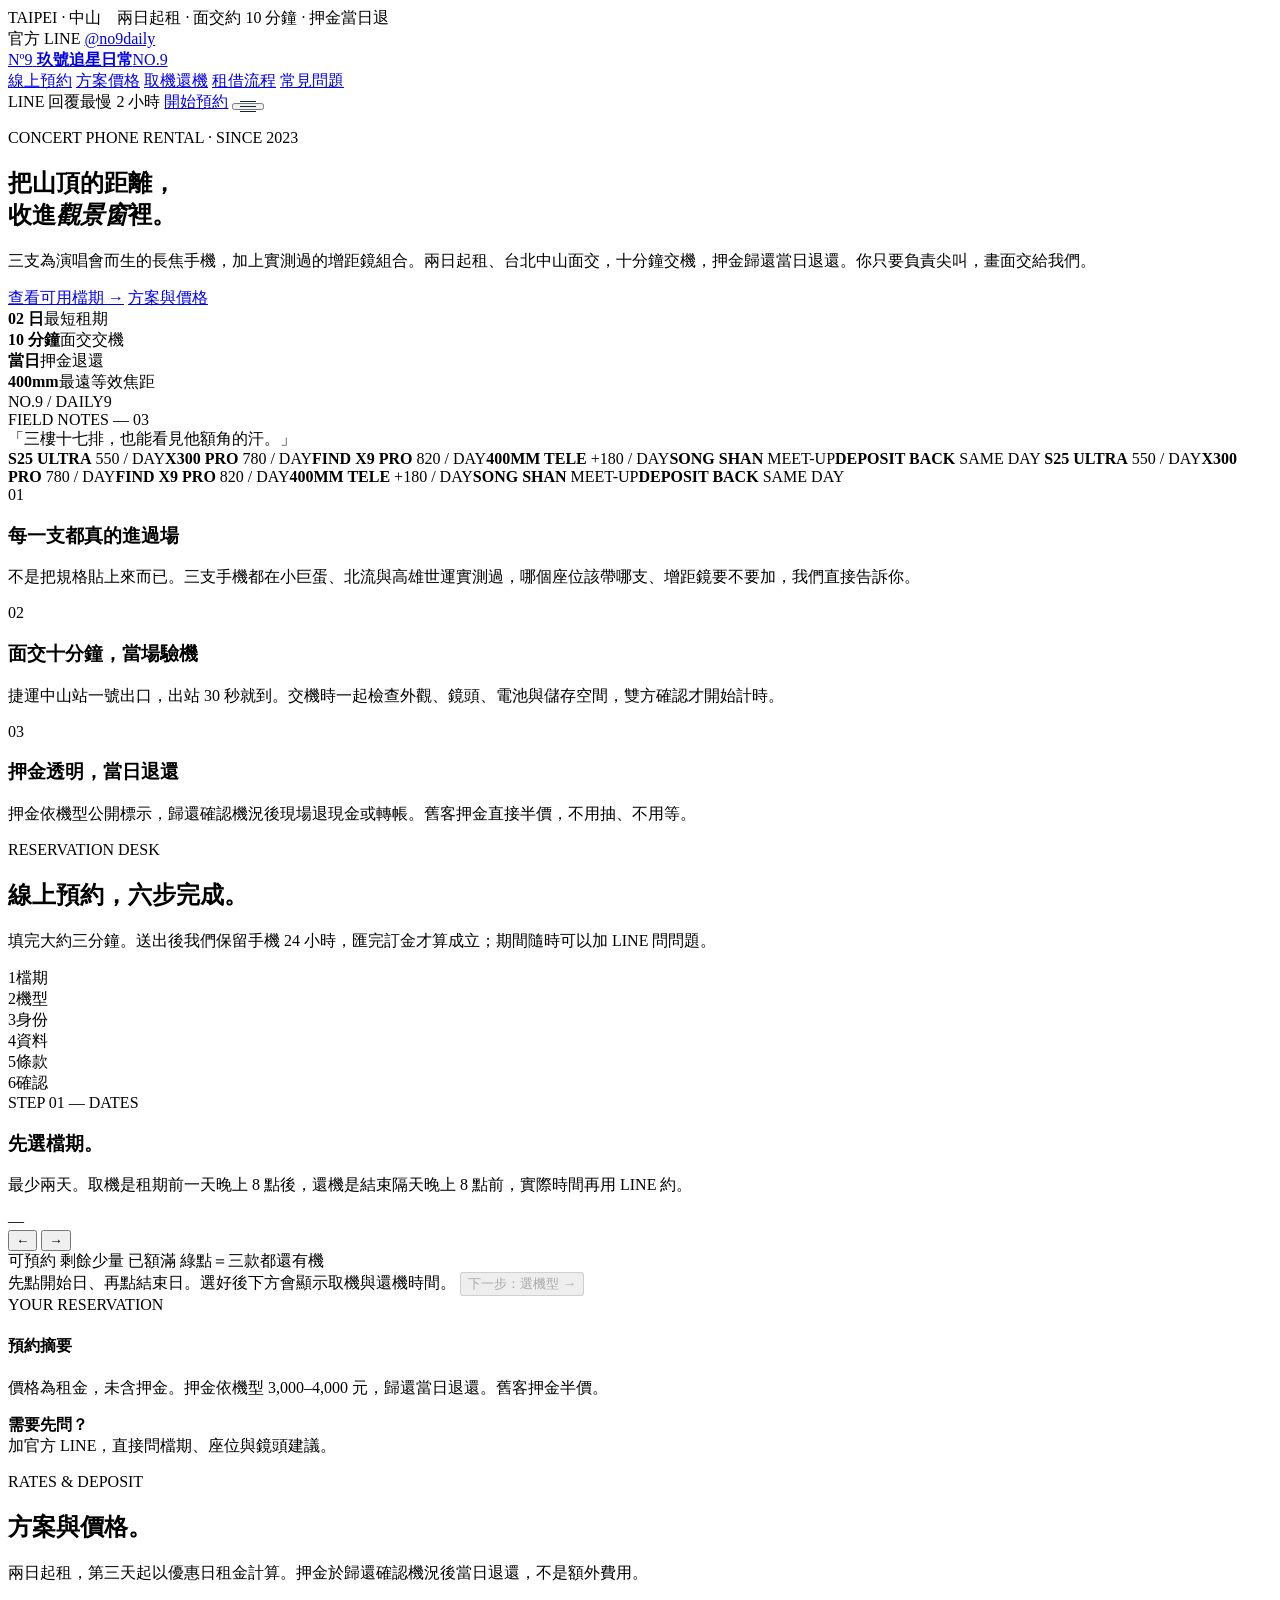
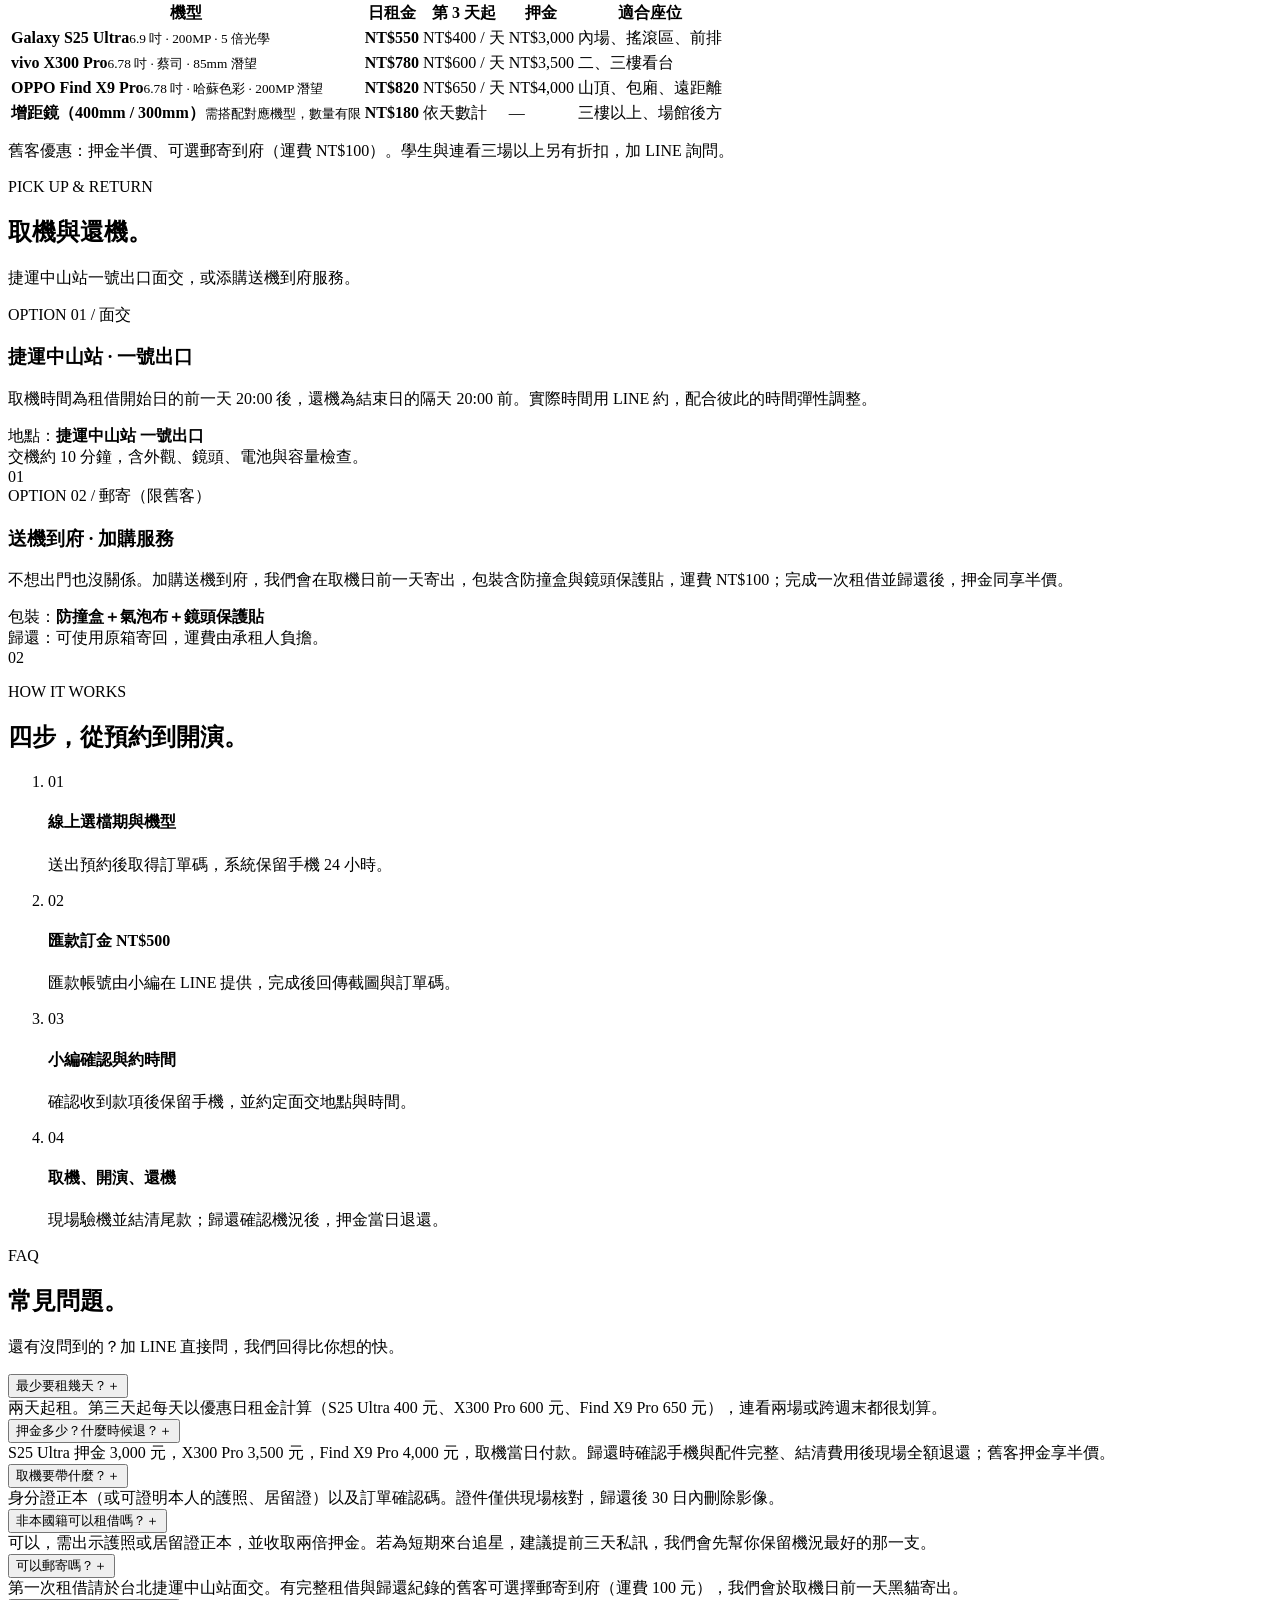
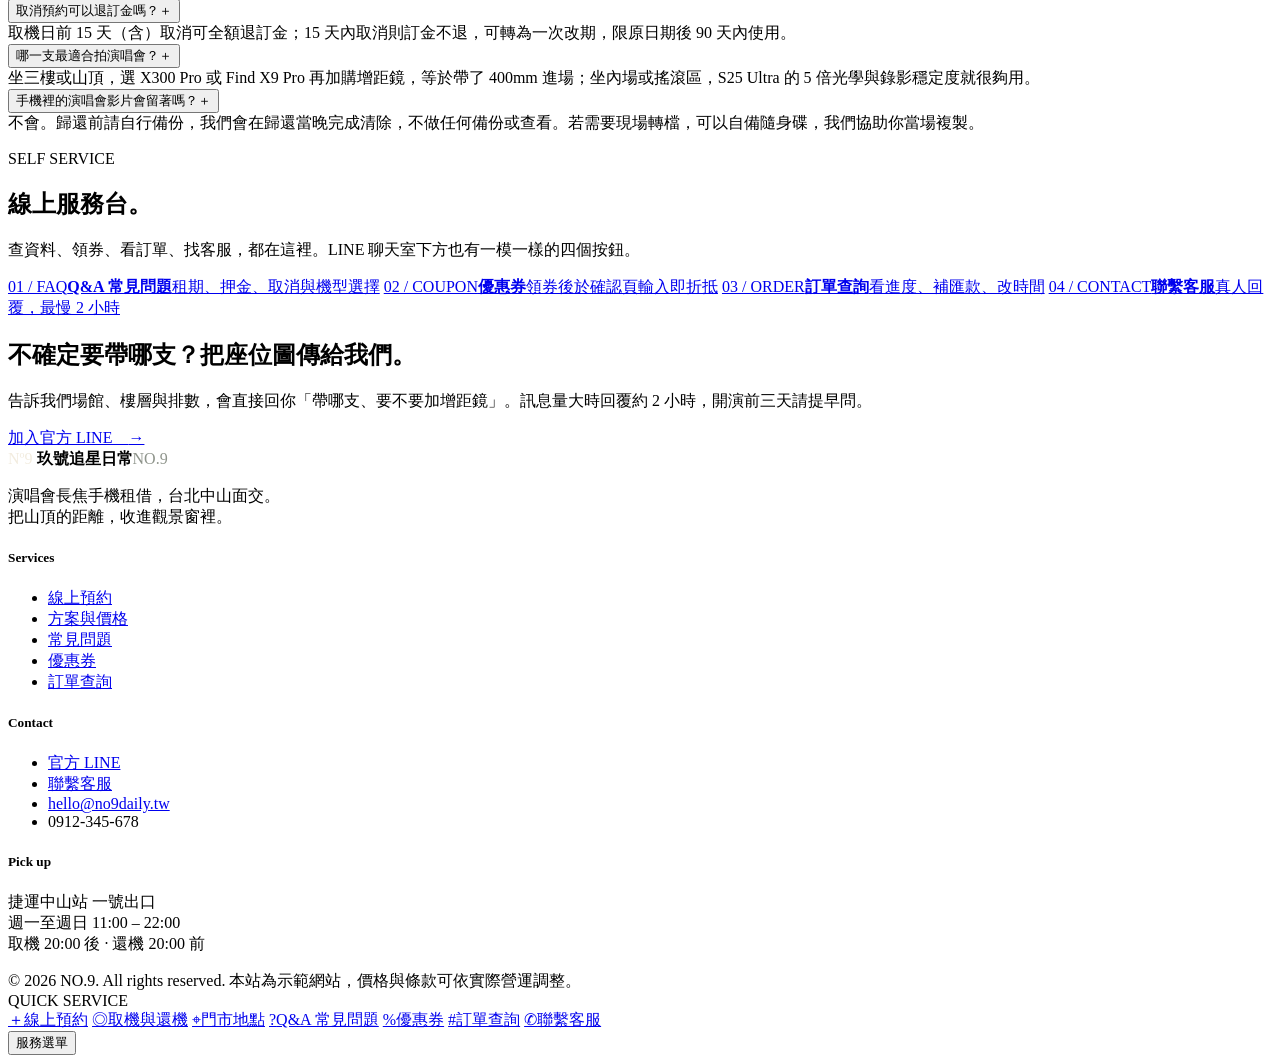
==== index.html @ 5d6cb870 "Add files via upload" ====
<!doctype html>
<html lang="zh-Hant">
<head>
<meta charset="utf-8">
<meta name="viewport" content="width=device-width,initial-scale=1">
<title>玖號追星日常 NO.9｜演唱會長焦手機租借・台北面交</title>
<meta name="description" content="玖號追星日常提供演唱會長焦手機租借：Samsung S25 Ultra、vivo X300 Pro、OPPO Find X9 Pro，兩日起租、台北捷運中山站面交、押金當日退。線上選檔期三分鐘完成預約。">
<meta name="theme-color" content="#13262B">
<meta property="og:title" content="玖號追星日常 NO.9｜演唱會長焦手機租借">
<meta property="og:description" content="把山頂的距離，收進觀景窗裡。兩日起租、台北面交、押金當日退。">
<meta property="og:type" content="website">
<link rel="preconnect" href="https://fonts.googleapis.com">
<link rel="preconnect" href="https://fonts.gstatic.com" crossorigin>
<link href="https://fonts.googleapis.com/css2?family=Cormorant+Garamond:wght@400;500;600&family=IBM+Plex+Mono:wght@400;500&family=Noto+Sans+TC:wght@300;400;500;700&family=Noto+Serif+TC:wght@400;500;600;700&display=swap" rel="stylesheet">
<link rel="stylesheet" href="assets/css/style.css">
<link rel="icon" href="data:image/svg+xml,%3Csvg xmlns='http://www.w3.org/2000/svg' viewBox='0 0 64 64'%3E%3Crect width='64' height='64' rx='14' fill='%2313262B'/%3E%3Ctext x='32' y='42' font-family='Georgia,serif' font-size='26' fill='%23F2ECDF' text-anchor='middle'%3EN9%3C/text%3E%3C/svg%3E">
</head>
<body>

<div class="topbar">
  <div class="wrap">
    <div><span class="tag">TAIPEI · 中山</span>　兩日起租 · 面交約 10 分鐘 · 押金當日退</div>
    <div>官方 LINE <a href="#" data-line-link data-line-id>@no9daily</a></div>
  </div>
</div>

<header class="site-header">
  <div class="wrap">
    <a class="brand" href="index.html" aria-label="玖號追星日常 首頁">
      <span class="brand-mark">Nº9</span>
      <span class="brand-txt"><strong data-brand>玖號追星日常</strong><span>NO.9</span></span>
    </a>
    <nav class="nav" aria-label="主選單">
      <a href="#booking">線上預約</a>
      <a href="#plans">方案價格</a>
      <a href="#handover">取機還機</a>
      <a href="#flow">租借流程</a>
      <a href="#faq">常見問題</a>
    </nav>
    <div class="header-cta">
      <span class="header-line"><i class="dot"></i>LINE 回覆最慢 2 小時</span>
      <a class="btn btn-sm" href="#booking">開始預約</a>
      <button class="burger" type="button" aria-label="開啟選單" aria-expanded="false"><span style="display:block;width:16px;height:1px;background:#13262B;box-shadow:0 5px 0 #13262B,0 -5px 0 #13262B"></span></button>
    </div>
  </div>
</header>

<main>

<!-- HERO -->
<section class="hero">
  <div class="wrap">
    <div>
      <p class="eyebrow">CONCERT PHONE RENTAL · SINCE 2023</p>
      <h1>把山頂的距離，<br>收進<em>觀景窗</em>裡。</h1>
      <p class="lede">三支為演唱會而生的長焦手機，加上實測過的增距鏡組合。兩日起租、台北中山面交，十分鐘交機，押金歸還當日退還。你只要負責尖叫，畫面交給我們。</p>
      <div class="hero-actions">
        <a class="btn" href="#booking">查看可用檔期 <span class="arr">→</span></a>
        <a class="btn btn-line" href="#plans">方案與價格</a>
      </div>
      <div class="hero-meta">
        <div><strong>02 日</strong>最短租期</div>
        <div><strong>10 分鐘</strong>面交交機</div>
        <div><strong>當日</strong>押金退還</div>
        <div><strong>400mm</strong>最遠等效焦距</div>
      </div>
    </div>
    <div class="stage" aria-hidden="true">
      <div class="stage-inner">
        <div class="stage-top"><span class="latin">NO.9 / DAILY</span><span class="no">9</span></div>
        <div class="stage-bottom">
          <div class="k">FIELD NOTES — 03</div>
          <div class="t">「三樓十七排，也能看見他額角的汗。」</div>
        </div>
      </div>
      <div class="stage-arc"></div><div class="stage-arc b"></div>
    </div>
  </div>
</section>

<div class="ticker" aria-hidden="true">
  <div class="ticker-track">
    <span><b>S25 ULTRA</b> 550 / DAY</span><span><b>X300 PRO</b> 780 / DAY</span><span><b>FIND X9 PRO</b> 820 / DAY</span><span><b>400MM TELE</b> +180 / DAY</span><span><b>SONG SHAN</b> MEET-UP</span><span><b>DEPOSIT BACK</b> SAME DAY</span>
    <span><b>S25 ULTRA</b> 550 / DAY</span><span><b>X300 PRO</b> 780 / DAY</span><span><b>FIND X9 PRO</b> 820 / DAY</span><span><b>400MM TELE</b> +180 / DAY</span><span><b>SONG SHAN</b> MEET-UP</span><span><b>DEPOSIT BACK</b> SAME DAY</span>
  </div>
</div>

<section class="why">
  <div class="wrap why-grid">
    <div>
      <div class="n">01</div>
      <h3>每一支都真的進過場</h3>
      <p>不是把規格貼上來而已。三支手機都在小巨蛋、北流與高雄世運實測過，哪個座位該帶哪支、增距鏡要不要加，我們直接告訴你。</p>
    </div>
    <div>
      <div class="n">02</div>
      <h3>面交十分鐘，當場驗機</h3>
      <p>捷運中山站一號出口，出站 30 秒就到。交機時一起檢查外觀、鏡頭、電池與儲存空間，雙方確認才開始計時。</p>
    </div>
    <div>
      <div class="n">03</div>
      <h3>押金透明，當日退還</h3>
      <p>押金依機型公開標示，歸還確認機況後現場退現金或轉帳。舊客押金直接半價，不用抽、不用等。</p>
    </div>
  </div>
</section>

<!-- BOOKING -->
<section class="booking" id="booking">
  <div class="wrap">
    <div class="sec-head">
      <div>
        <p class="eyebrow">RESERVATION DESK</p>
        <h2>線上預約，六步完成。</h2>
      </div>
      <p>填完大約三分鐘。送出後我們保留手機 24 小時，匯完訂金才算成立；期間隨時可以加 LINE 問問題。</p>
    </div>

    <div class="desk">
      <div class="desk-main">
        <div class="steps" role="list" aria-label="預約進度">
          <div class="step active" aria-current="step"><span class="b"><span>1</span></span>檔期</div>
          <div class="step"><span class="b"><span>2</span></span>機型</div>
          <div class="step"><span class="b"><span>3</span></span>身份</div>
          <div class="step"><span class="b"><span>4</span></span>資料</div>
          <div class="step"><span class="b"><span>5</span></span>條款</div>
          <div class="step"><span class="b"><span>6</span></span>確認</div>
        </div>

        <div class="panel" data-step="1">
          <div class="panel-head">
            <div class="idx">STEP 01 — DATES</div>
            <h3>先選檔期。</h3>
            <p>最少兩天。取機是租期前一天晚上 8 點後，還機是結束隔天晚上 8 點前，實際時間再用 LINE 約。</p>
          </div>
          <div class="panel-body">
            <div class="cal">
              <div>
                <div class="cal-head">
                  <div class="m" id="calLabel">—</div>
                  <div class="cal-nav">
                    <button class="icon-btn" id="calPrev" type="button" aria-label="上一個月">←</button>
                    <button class="icon-btn" id="calNext" type="button" aria-label="下一個月">→</button>
                  </div>
                </div>
                <div class="cal-grid" id="calGrid"></div>
                <div class="cal-legend">
                  <span><i style="background:#55795F"></i>可預約</span>
                  <span><i style="background:#C3954A"></i>剩餘少量</span>
                  <span><i style="background:#9E4234"></i>已額滿</span>
                  <span class="muted">綠點＝三款都還有機</span>
                </div>
              </div>
              <aside class="cal-side" id="calSide"></aside>
            </div>
          </div>
          <div class="panel-foot">
            <span class="hint">先點開始日、再點結束日。選好後下方會顯示取機與還機時間。</span>
            <button class="btn" id="next1" type="button" disabled>下一步：選機型 <span class="arr">→</span></button>
          </div>
        </div>

        <div class="panel" data-step="2" hidden>
          <div class="panel-head">
            <div class="idx">STEP 02 — CAMERA</div>
            <h3>挑一支手機。</h3>
            <p>價格已依你的天數算好。第三天起自動換成優惠日租金，不用自己算。</p>
          </div>
          <div class="panel-body">
            <div class="models" id="models"></div>
            <div class="addons" id="addons"></div>
          </div>
          <div class="panel-foot">
            <button class="btn btn-line" type="button" data-back="1">← 返回選檔期</button>
            <button class="btn" id="next2" type="button" disabled>下一步：確認身份 <span class="arr">→</span></button>
          </div>
        </div>

        <div class="panel" data-step="3" hidden>
          <div class="panel-head">
            <div class="idx">STEP 03 — IDENTITY</div>
            <h3>你是誰？</h3>
            <p>輸入手機號碼，我們比對租借紀錄。有完整租借與歸還紀錄的舊客，押金半價並開放郵寄。</p>
          </div>
          <div class="panel-body">
            <div class="id-check">
              <div class="field">
                <label for="idPhone">聯絡手機<span class="req">*</span></label>
                <div class="id-row">
                  <input class="input" id="idPhone" type="tel" inputmode="numeric" autocomplete="tel" placeholder="0912 345 678" maxlength="14">
                  <button class="btn btn-sm" id="idCheck" type="button"><span id="idLabel">確認</span></button>
                </div>
                <p class="hint-line">只用來比對租借紀錄與聯繫，不會出現在公開頁面。</p>
              </div>
              <div class="id-result" id="idResult" aria-live="polite"></div>
            </div>
          </div>
          <div class="panel-foot">
            <button class="btn btn-line" type="button" data-back="2">← 返回選機型</button>
            <button class="btn" id="next3" type="button" disabled>下一步：填資料 <span class="arr">→</span></button>
          </div>
        </div>

        <div class="panel" data-step="4" hidden>
          <div class="panel-head">
            <div class="idx">STEP 04 — CONTACT</div>
            <h3>留下聯絡方式。</h3>
            <p>訂單通知與取機提醒會用 LINE 傳給你，Email 用來寄送電子收據。</p>
          </div>
          <div class="panel-body">
            <div class="form-grid">
              <div class="field">
                <label for="formPhone">聯絡手機</label>
                <input class="input" id="formPhone" type="tel" readonly>
              </div>
              <div class="field">
                <label for="fName">姓名<span class="req">*</span></label>
                <input class="input" id="fName" type="text" autocomplete="name" placeholder="與證件相同">
              </div>
              <div class="field">
                <label for="fLine">LINE 名稱<span class="req">*</span></label>
                <input class="input" id="fLine" type="text" placeholder="例如：小 Wei">
                <p class="hint-line">方便我們在 LINE 上認出你。</p>
              </div>
              <div class="field">
                <label for="fEmail">電子信箱<span class="req">*</span></label>
                <input class="input" id="fEmail" type="email" autocomplete="email" placeholder="you@example.com">
              </div>
              <div class="field full">
                <label>取機方式</label>
                <div class="seg" role="group" aria-label="取機方式">
                  <button type="button" class="on" data-pickup="meet">捷運中山站面交（免運）</button>
                  <button type="button" data-pickup="post" disabled>黑貓郵寄到府（+NT$100，限舊客）</button>
                </div>
                <p class="hint-line">第一次租借需面交；完成一次租借並歸還後，下次即可選擇郵寄。</p>
              </div>
            </div>
          </div>
          <div class="panel-foot">
            <button class="btn btn-line" type="button" data-back="3">← 返回身份確認</button>
            <button class="btn" id="next4" type="button">下一步：閱讀條款 <span class="arr">→</span></button>
          </div>
        </div>

        <div class="panel" data-step="5" hidden>
          <div class="panel-head">
            <div class="idx">STEP 05 — TERMS</div>
            <h3>看完再按同意。</h3>
            <p>條款不長，但每一條都會影響你的押金。建議至少看過取消、損壞與遺失三段。</p>
          </div>
          <div class="panel-body">
            <div class="terms-box" tabindex="0">
              <h4>一、租借資格</h4><p>承租人須年滿 18 歲，並具備中華民國身分證或其他可證明本人身分之證件正本。未滿 18 歲者須由法定代理人共同簽署。</p>
              <h4>二、身分核對與取機</h4><p>取機時請出示證件正本供現場核對與拍照留存，完成歸還並結清款項後，本公司將於 30 日內刪除證件影像。若資料不實、無法核對或現場有明顯異常，本公司得拒絕出租並取消訂單，且不負違約責任。</p>
              <h4>三、訂金與付款</h4><p>訂單成立後須於 24 小時內支付訂金 NT$500，逾時系統將自動取消。尾款（租金＋押金－訂金）於取機當日現場結清。押金於歸還並確認機況無誤後，當日現場全額退還。</p>
              <h4>四、取消與改期</h4><p>取機日前 15 日（含）前取消，訂金全額退還；取機日前 15 日內取消，訂金不退，可轉為一次改期使用（限原訂日期後 90 日內）。退款若使用非指定銀行帳戶，將扣除跨行手續費 NT$15。</p>
              <h4>五、租借期間之使用規範</h4><p>租借期間請維持手機電量 30% 以上歸還；不得刷機、越獄、Root、拆機或安裝非官方應用程式；不得將設備轉租、轉借、抵押或攜出台灣本島。</p>
              <h4>六、損壞與遺失</h4><p>設備若有刮傷、進水、螢幕破裂或功能異常，將依實際維修報價扣除押金，不足者另行求償。若無法維修或遺失，須賠償該機型台灣官方全新零售價；維修期間致無法出借，另須賠償每日租金 50% 之營業損失（上限 10 日）。</p>
              <h4>七、資料與隱私</h4><p>承租人提供之姓名、電話、LINE 名稱與電子信箱，僅供訂單聯繫、租借紀錄與售後服務使用，不會提供給第三方。</p>
              <h4>八、準據法與管轄</h4><p>本條款以中華民國法律為準據法。因本契約涉訟時，雙方同意以台灣台北地方法院為第一審管轄法院。</p>
            </div>
            <label class="check"><input type="checkbox" id="agree"> <span>我已閱讀並同意以上租借條款，並確認提供的資料真實無誤。</span></label>
          </div>
          <div class="panel-foot">
            <button class="btn btn-line" type="button" data-back="4">← 返回填資料</button>
            <button class="btn" id="next5" type="button" disabled>下一步：確認訂單 <span class="arr">→</span></button>
          </div>
        </div>

        <div class="panel" data-step="6" hidden>
          <div class="panel-head">
            <div class="idx">STEP 06 — REVIEW</div>
            <h3>核對預約。</h3>
            <p>送出後會產生訂單碼，請在 24 小時內完成訂金匯款。</p>
          </div>
          <div class="panel-body">
            <div class="sum-list" id="sumList"></div>
            <div class="coupon-row">
              <input class="input" id="couponInput" type="text" placeholder="有優惠碼嗎？例：FIRST100" aria-label="優惠碼">
              <button class="btn btn-line" id="applyCoupon" type="button">套用</button>
            </div>
            <p class="hint-line" id="couponMsg">折抵金額會直接從租金扣除。</p>
            <div style="margin-top:20px">
              <div class="total-line"><span>應付總額（含押金）</span><b id="sumTotal">NT$0</b></div>
              <div class="total-line"><span>現在匯款訂金</span><b id="sumDue">NT$0</b></div>
              <div class="total-line big"><span>取機當日尾款</span><b id="sumBalance">NT$0</b></div>
            </div>
            <div class="notice"><b>提醒：</b>押金會在歸還並確認機況後當日退還，因此尾款含押金是正常的。匯款帳號會在訂單送出後由小編於 LINE 提供。</div>
          </div>
          <div class="panel-foot">
            <button class="btn btn-line" type="button" data-back="5">← 返回條款</button>
            <button class="btn btn-accent" id="submitOrder" type="button">送出預約申請 <span class="arr">→</span></button>
          </div>
        </div>
      </div>

      <aside class="desk-side">
        <div class="ticket">
          <div class="k">YOUR RESERVATION</div>
          <h4>預約摘要</h4>
          <div id="ticketBody"></div>
        </div>
        <p class="ticket-note">價格為租金，未含押金。押金依機型 3,000–4,000 元，歸還當日退還。舊客押金半價。</p>
        <div class="notice" style="margin-top:14px"><b>需要先問？</b><br>加官方 LINE，直接問檔期、座位與鏡頭建議。</div>
      </aside>
    </div>
  </div>
</section>

<!-- PLANS -->
<section class="sec" id="plans">
  <div class="wrap">
    <div class="sec-head">
      <div>
        <p class="eyebrow">RATES &amp; DEPOSIT</p>
        <h2>方案與價格。</h2>
      </div>
      <p>兩日起租，第三天起以優惠日租金計算。押金於歸還確認機況後當日退還，不是額外費用。</p>
    </div>
    <div class="price-wrap">
      <table class="price">
        <thead><tr><th>機型</th><th>日租金</th><th>第 3 天起</th><th>押金</th><th>適合座位</th></tr></thead>
        <tbody>
          <tr><td data-label="機型"><b>Galaxy S25 Ultra</b><small>6.9 吋 · 200MP · 5 倍光學</small></td><td data-label="日租金"><b>NT$550</b></td><td data-label="第 3 天起">NT$400 / 天</td><td data-label="押金">NT$3,000</td><td data-label="適合座位">內場、搖滾區、前排</td></tr>
          <tr><td data-label="機型"><b>vivo X300 Pro</b><small>6.78 吋 · 蔡司 · 85mm 潛望</small></td><td data-label="日租金"><b>NT$780</b></td><td data-label="第 3 天起">NT$600 / 天</td><td data-label="押金">NT$3,500</td><td data-label="適合座位">二、三樓看台</td></tr>
          <tr><td data-label="機型"><b>OPPO Find X9 Pro</b><small>6.78 吋 · 哈蘇色彩 · 200MP 潛望</small></td><td data-label="日租金"><b>NT$820</b></td><td data-label="第 3 天起">NT$650 / 天</td><td data-label="押金">NT$4,000</td><td data-label="適合座位">山頂、包廂、遠距離</td></tr>
          <tr><td data-label="機型"><b>增距鏡（400mm / 300mm）</b><small>需搭配對應機型，數量有限</small></td><td data-label="日租金"><b>NT$180</b></td><td data-label="第 3 天起">依天數計</td><td data-label="押金">—</td><td data-label="適合座位">三樓以上、場館後方</td></tr>
        </tbody>
      </table>
    </div>
    <p class="small muted" style="margin-top:14px">舊客優惠：押金半價、可選郵寄到府（運費 NT$100）。學生與連看三場以上另有折扣，加 LINE 詢問。</p>
  </div>
</section>

<!-- HANDOVER -->
<section class="sec" id="handover" style="padding-top:0">
  <div class="wrap">
    <div class="sec-head">
      <div>
        <p class="eyebrow">PICK UP &amp; RETURN</p>
        <h2>取機與還機。</h2>
      </div>
      <p>捷運中山站一號出口面交，或添購送機到府服務。</p>
    </div>
    <div class="handover">
      <article class="hand-card">
        <div class="tag">OPTION 01 / 面交</div>
        <h3>捷運中山站 · 一號出口</h3>
        <p>取機時間為租借開始日的前一天 20:00 後，還機為結束日的隔天 20:00 前。實際時間用 LINE 約，配合彼此的時間彈性調整。</p>
        <div class="meta">地點：<b data-meet>捷運中山站 一號出口</b><br>交機約 10 分鐘，含外觀、鏡頭、電池與容量檢查。</div>
        <span class="big">01</span>
      </article>
      <article class="hand-card">
        <div class="tag">OPTION 02 / 郵寄（限舊客）</div>
        <h3>送機到府 · 加購服務</h3>
        <p>不想出門也沒關係。加購送機到府，我們會在取機日前一天寄出，包裝含防撞盒與鏡頭保護貼，運費 NT$100；完成一次租借並歸還後，押金同享半價。</p>
        <div class="meta">包裝：<b>防撞盒＋氣泡布＋鏡頭保護貼</b><br>歸還：可使用原箱寄回，運費由承租人負擔。</div>
        <span class="big">02</span>
      </article>
    </div>
  </div>
</section>

<!-- FLOW -->
<section class="sec" style="padding-top:0" id="flow">
  <div class="wrap">
    <div class="sec-head">
      <div>
        <p class="eyebrow">HOW IT WORKS</p>
        <h2>四步，從預約到開演。</h2>
      </div>
    </div>
    <ol class="flow">
      <li><div class="n">01</div><h4>線上選檔期與機型</h4><p>送出預約後取得訂單碼，系統保留手機 24 小時。</p></li>
      <li><div class="n">02</div><h4>匯款訂金 NT$500</h4><p>匯款帳號由小編在 LINE 提供，完成後回傳截圖與訂單碼。</p></li>
      <li><div class="n">03</div><h4>小編確認與約時間</h4><p>確認收到款項後保留手機，並約定面交地點與時間。</p></li>
      <li><div class="n">04</div><h4>取機、開演、還機</h4><p>現場驗機並結清尾款；歸還確認機況後，押金當日退還。</p></li>
    </ol>
  </div>
</section>

<!-- FAQ -->
<section class="sec" id="faq" style="padding-top:0">
  <div class="wrap">
    <div class="sec-head">
      <div>
        <p class="eyebrow">FAQ</p>
        <h2>常見問題。</h2>
      </div>
      <p>還有沒問到的？加 LINE 直接問，我們回得比你想的快。</p>
    </div>
    <div class="faq">
      <div class="faq-item"><button class="faq-q" type="button" aria-expanded="false">最少要租幾天？<span class="pm">＋</span></button><div class="faq-a"><div>兩天起租。第三天起每天以優惠日租金計算（S25 Ultra 400 元、X300 Pro 600 元、Find X9 Pro 650 元），連看兩場或跨週末都很划算。</div></div></div>
      <div class="faq-item"><button class="faq-q" type="button" aria-expanded="false">押金多少？什麼時候退？<span class="pm">＋</span></button><div class="faq-a"><div>S25 Ultra 押金 3,000 元，X300 Pro 3,500 元，Find X9 Pro 4,000 元，取機當日付款。歸還時確認手機與配件完整、結清費用後現場全額退還；舊客押金享半價。</div></div></div>
      <div class="faq-item"><button class="faq-q" type="button" aria-expanded="false">取機要帶什麼？<span class="pm">＋</span></button><div class="faq-a"><div>身分證正本（或可證明本人的護照、居留證）以及訂單確認碼。證件僅供現場核對，歸還後 30 日內刪除影像。</div></div></div>
      <div class="faq-item"><button class="faq-q" type="button" aria-expanded="false">非本國籍可以租借嗎？<span class="pm">＋</span></button><div class="faq-a"><div>可以，需出示護照或居留證正本，並收取兩倍押金。若為短期來台追星，建議提前三天私訊，我們會先幫你保留機況最好的那一支。</div></div></div>
      <div class="faq-item"><button class="faq-q" type="button" aria-expanded="false">可以郵寄嗎？<span class="pm">＋</span></button><div class="faq-a"><div>第一次租借請於台北捷運中山站面交。有完整租借與歸還紀錄的舊客可選擇郵寄到府（運費 100 元），我們會於取機日前一天黑貓寄出。</div></div></div>
      <div class="faq-item"><button class="faq-q" type="button" aria-expanded="false">取消預約可以退訂金嗎？<span class="pm">＋</span></button><div class="faq-a"><div>取機日前 15 天（含）取消可全額退訂金；15 天內取消則訂金不退，可轉為一次改期，限原日期後 90 天內使用。</div></div></div>
      <div class="faq-item"><button class="faq-q" type="button" aria-expanded="false">哪一支最適合拍演唱會？<span class="pm">＋</span></button><div class="faq-a"><div>坐三樓或山頂，選 X300 Pro 或 Find X9 Pro 再加購增距鏡，等於帶了 400mm 進場；坐內場或搖滾區，S25 Ultra 的 5 倍光學與錄影穩定度就很夠用。</div></div></div>
      <div class="faq-item"><button class="faq-q" type="button" aria-expanded="false">手機裡的演唱會影片會留著嗎？<span class="pm">＋</span></button><div class="faq-a"><div>不會。歸還前請自行備份，我們會在歸還當晚完成清除，不做任何備份或查看。若需要現場轉檔，可以自備隨身碟，我們協助你當場複製。</div></div></div>
    </div>
  </div>
</section>

<!-- SERVICES BACK -->
<section class="sec" id="services" style="padding-top:0">
  <div class="wrap">
    <div class="sec-head">
      <div>
        <p class="eyebrow">SELF SERVICE</p>
        <h2>線上服務台。</h2>
      </div>
      <p>查資料、領券、看訂單、找客服，都在這裡。LINE 聊天室下方也有一模一樣的四個按鈕。</p>
    </div>
    <div class="section-links">
      <a href="faq.html"><span class="n">01 / FAQ</span><b>Q&amp;A 常見問題</b><span>租期、押金、取消與機型選擇</span></a>
      <a href="coupons.html"><span class="n">02 / COUPON</span><b>優惠券</b><span>領券後於確認頁輸入即折抵</span></a>
      <a href="order.html"><span class="n">03 / ORDER</span><b>訂單查詢</b><span>看進度、補匯款、改時間</span></a>
      <a href="contact.html"><span class="n">04 / CONTACT</span><b>聯繫客服</b><span>真人回覆，最慢 2 小時</span></a>
    </div>
  </div>
</section>

<!-- LINE -->
<section class="line-band">
  <div class="wrap">
    <div>
      <h2>不確定要帶哪支？把座位圖傳給我們。</h2>
      <p>告訴我們場館、樓層與排數，會直接回你「帶哪支、要不要加增距鏡」。訊息量大時回覆約 2 小時，開演前三天請提早問。</p>
    </div>
    <a class="btn btn-line-green" href="#" data-line-link>加入官方 LINE　<span class="arr">→</span></a>
  </div>
</section>

</main>

<footer class="site-footer">
  <div class="wrap">
    <div class="foot-grid">
      <div>
        <div class="brand" style="margin-bottom:14px">
          <span class="brand-mark" style="border-color:rgba(242,236,223,.5);color:#F2ECDF">Nº9</span>
          <span class="brand-txt"><strong>玖號追星日常</strong><span style="color:#8E948B">NO.9</span></span>
        </div>
        <p class="foot-note">演唱會長焦手機租借，台北中山面交。<br>把山頂的距離，收進觀景窗裡。</p>
      </div>
      <div>
        <h5>Services</h5>
        <ul class="foot-links">
          <li><a href="#booking">線上預約</a></li>
          <li><a href="#plans">方案與價格</a></li>
          <li><a href="faq.html">常見問題</a></li>
          <li><a href="coupons.html">優惠券</a></li>
          <li><a href="order.html">訂單查詢</a></li>
        </ul>
      </div>
      <div>
        <h5>Contact</h5>
        <ul class="foot-links">
          <li><a href="#" data-line-link>官方 LINE</a></li>
          <li><a href="contact.html">聯繫客服</a></li>
          <li><a href="mailto:hello@no9daily.tw" data-email>hello@no9daily.tw</a></li>
          <li><span data-phone>0912-345-678</span></li>
        </ul>
      </div>
      <div>
        <h5>Pick up</h5>
        <p class="foot-note">捷運中山站 一號出口<br>週一至週日 <span data-hours>11:00 – 22:00</span><br>取機 20:00 後 · 還機 20:00 前</p>
      </div>
    </div>
    <div class="foot-bottom">
      <span>© 2026 NO.9. All rights reserved.</span>
      <span>本站為示範網站，價格與條款可依實際營運調整。</span>
    </div>
  </div>
</footer>

<div class="qm">
  <div class="qm-panel" role="menu" aria-label="快速服務">
    <div class="hd">QUICK SERVICE</div>
    <a href="#booking" role="menuitem"><span class="ic">＋</span>線上預約</a>
    <a href="#handover" role="menuitem"><span class="ic">◎</span>取機與還機</a>
    <a href="#handover" role="menuitem"><span class="ic">⌖</span>門市地點</a>
    <a href="faq.html" role="menuitem"><span class="ic">?</span>Q&amp;A 常見問題</a>
    <a href="coupons.html" role="menuitem"><span class="ic">%</span>優惠券</a>
    <a href="order.html" role="menuitem"><span class="ic">#</span>訂單查詢</a>
    <a href="contact.html" role="menuitem"><span class="ic">✆</span>聯繫客服</a>
  </div>
  <button class="qm-btn" type="button" aria-expanded="false" aria-label="開啟服務選單"><span class="ic"></span><span class="lbl">服務選單</span></button>
</div>

<script src="assets/js/config.js"></script>
<script src="assets/js/data.js"></script>
<script src="assets/js/app.js"></script>
</body>
</html>
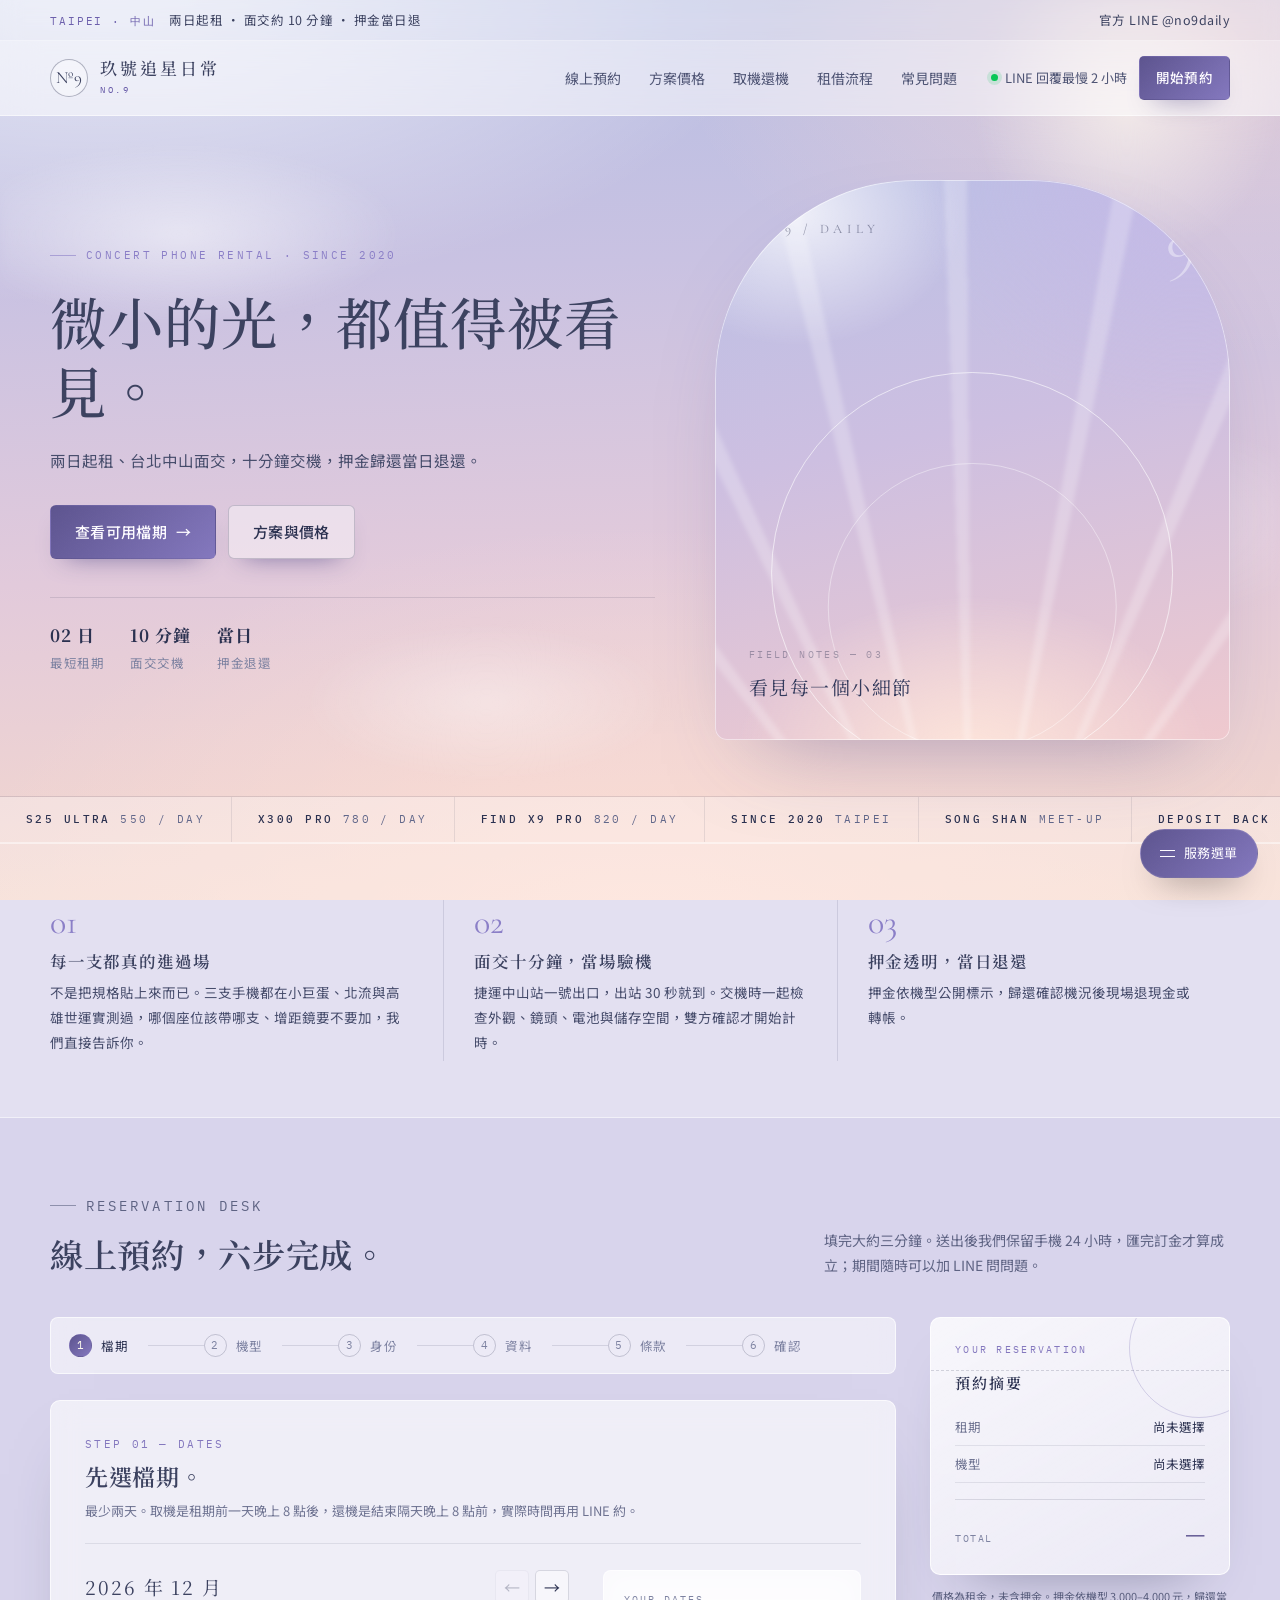
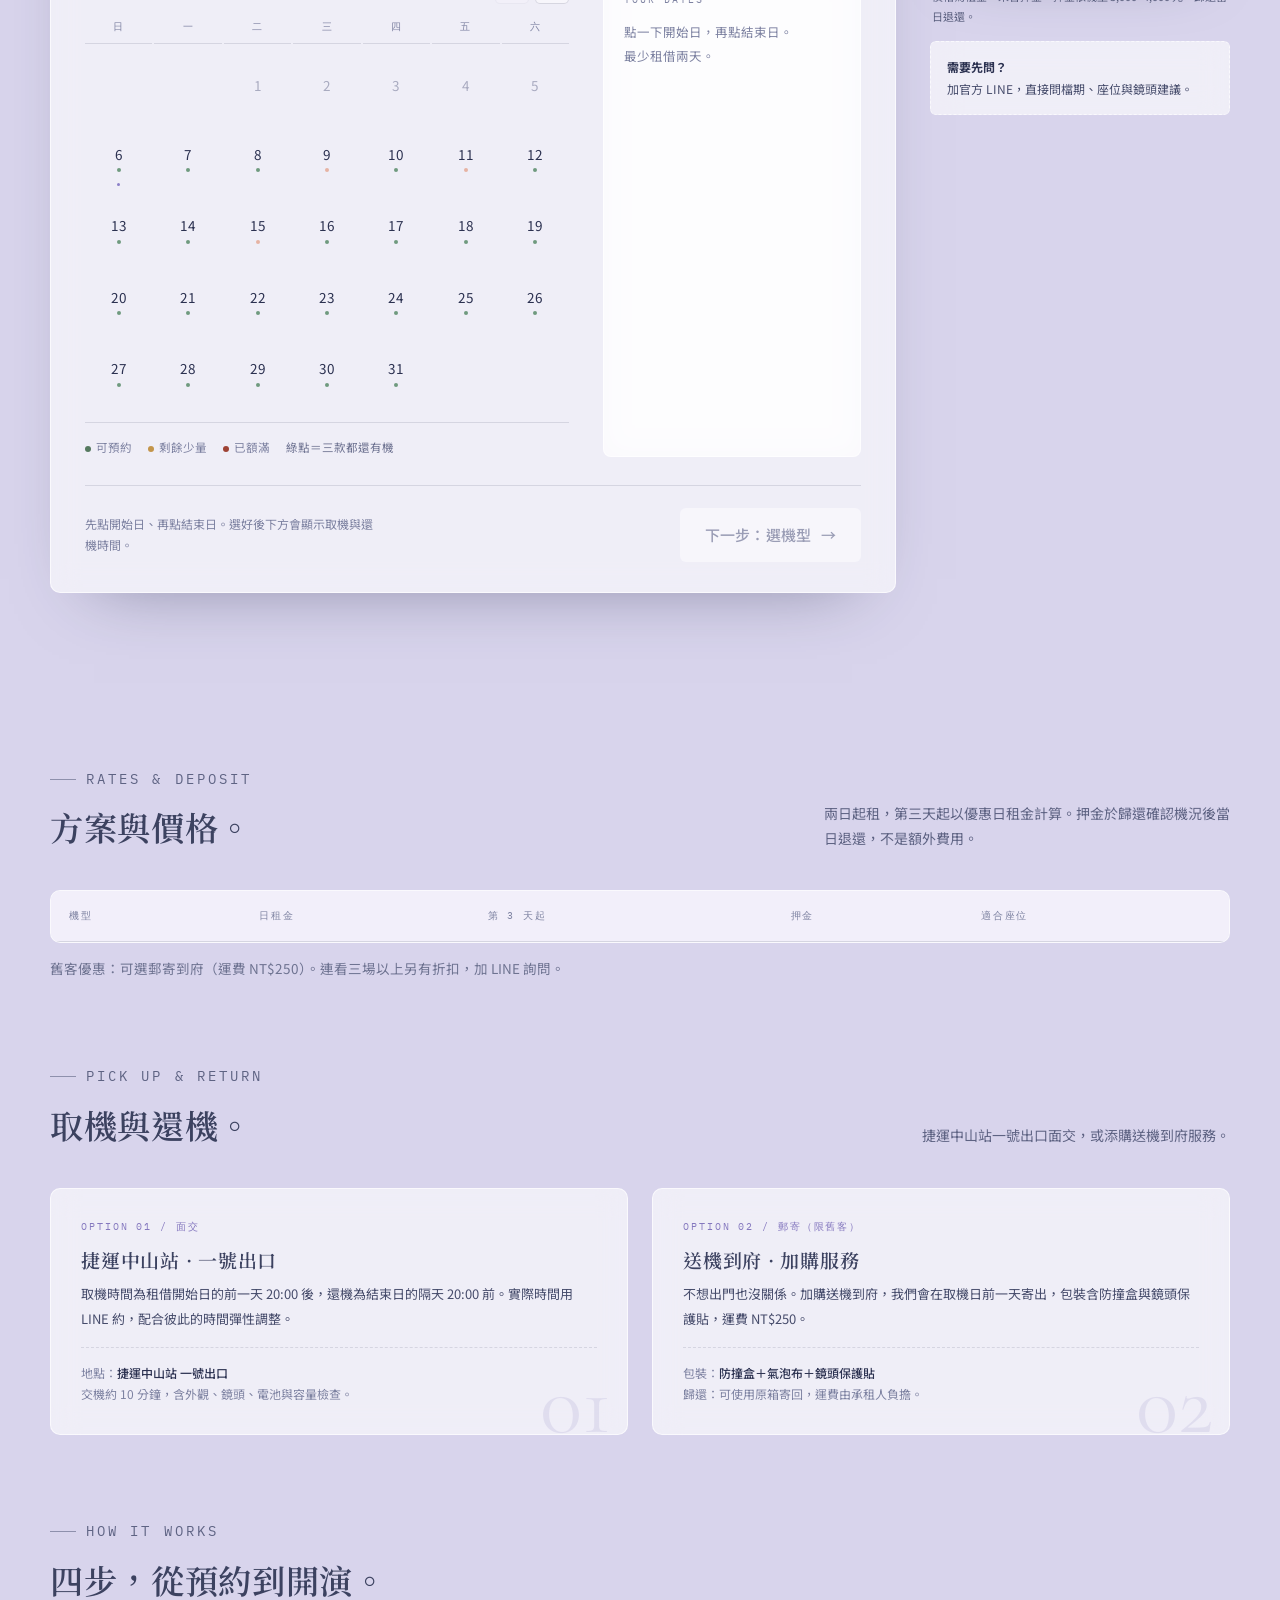
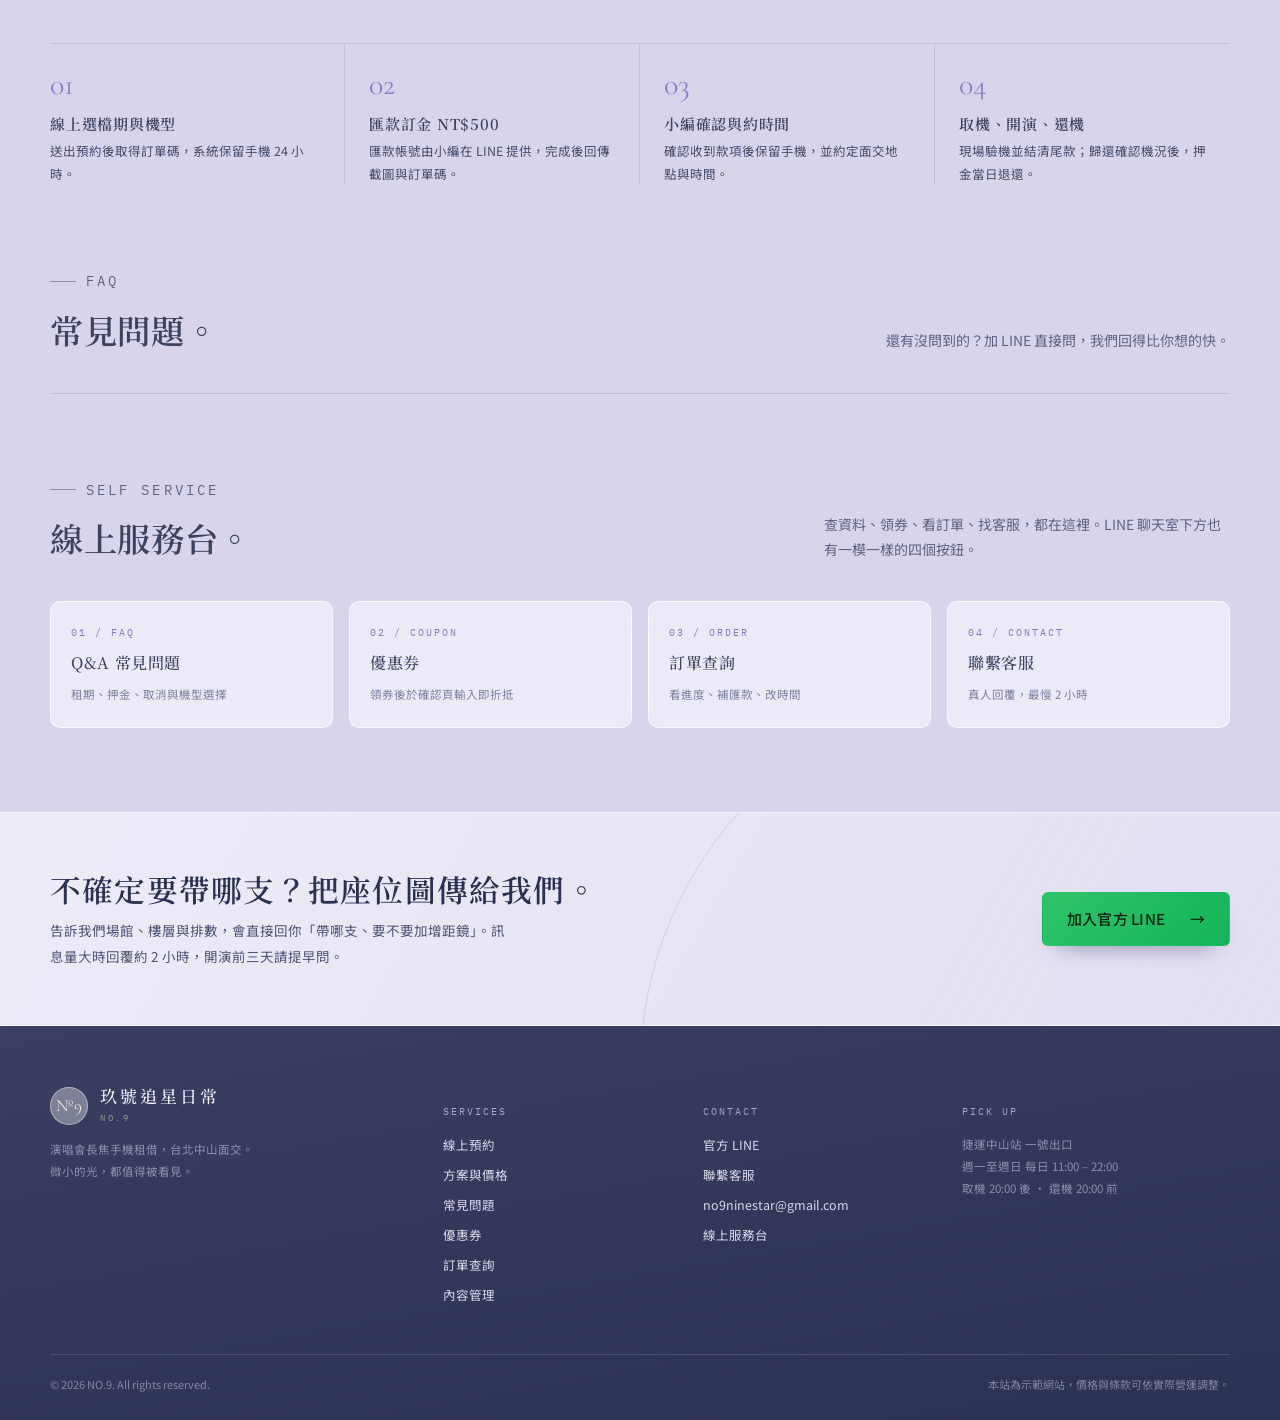
==== commit bb0ac9c5: "Add files via upload" ====
--- a/index.html
+++ b/index.html
@@ -7,7 +7,7 @@
 <meta name="description" content="玖號追星日常提供演唱會長焦手機租借：Samsung S25 Ultra、vivo X300 Pro、OPPO Find X9 Pro，兩日起租、台北捷運中山站面交、押金當日退。線上選檔期三分鐘完成預約。">
 <meta name="theme-color" content="#13262B">
 <meta property="og:title" content="玖號追星日常 NO.9｜演唱會長焦手機租借">
-<meta property="og:description" content="把山頂的距離，收進觀景窗裡。兩日起租、台北面交、押金當日退。">
+<meta property="og:description" content="微小的光，都值得被看見。兩日起租、台北面交、押金當日退。">
 <meta property="og:type" content="website">
 <link rel="preconnect" href="https://fonts.googleapis.com">
 <link rel="preconnect" href="https://fonts.gstatic.com" crossorigin>
@@ -51,9 +51,9 @@
 <section class="hero">
   <div class="wrap">
     <div>
-      <p class="eyebrow">CONCERT PHONE RENTAL · SINCE 2023</p>
-      <h1>把山頂的距離，<br>收進<em>觀景窗</em>裡。</h1>
-      <p class="lede">三支為演唱會而生的長焦手機，加上實測過的增距鏡組合。兩日起租、台北中山面交，十分鐘交機，押金歸還當日退還。你只要負責尖叫，畫面交給我們。</p>
+      <p class="eyebrow" data-c="kicker">CONCERT PHONE RENTAL · SINCE 2020</p>
+      <h1 data-c="heroTitle">微小的光，都值得被看見。</h1>
+      <p class="lede" data-c="heroLede">兩日起租、台北中山面交，十分鐘交機，押金歸還當日退還。</p>
       <div class="hero-actions">
         <a class="btn" href="#booking">查看可用檔期 <span class="arr">→</span></a>
         <a class="btn btn-line" href="#plans">方案與價格</a>
@@ -62,15 +62,16 @@
         <div><strong>02 日</strong>最短租期</div>
         <div><strong>10 分鐘</strong>面交交機</div>
         <div><strong>當日</strong>押金退還</div>
-        <div><strong>400mm</strong>最遠等效焦距</div>
       </div>
     </div>
     <div class="stage" aria-hidden="true">
+      <img class="stage-photo" src="assets/img/hero-sky.jpg" alt="">
+      <div class="stage-shade"></div>
       <div class="stage-inner">
         <div class="stage-top"><span class="latin">NO.9 / DAILY</span><span class="no">9</span></div>
         <div class="stage-bottom">
           <div class="k">FIELD NOTES — 03</div>
-          <div class="t">「三樓十七排，也能看見他額角的汗。」</div>
+          <div class="t" data-c="heroQuote">看見每一個小細節</div>
         </div>
       </div>
       <div class="stage-arc"></div><div class="stage-arc b"></div>
@@ -80,8 +81,8 @@
 
 <div class="ticker" aria-hidden="true">
   <div class="ticker-track">
-    <span><b>S25 ULTRA</b> 550 / DAY</span><span><b>X300 PRO</b> 780 / DAY</span><span><b>FIND X9 PRO</b> 820 / DAY</span><span><b>400MM TELE</b> +180 / DAY</span><span><b>SONG SHAN</b> MEET-UP</span><span><b>DEPOSIT BACK</b> SAME DAY</span>
-    <span><b>S25 ULTRA</b> 550 / DAY</span><span><b>X300 PRO</b> 780 / DAY</span><span><b>FIND X9 PRO</b> 820 / DAY</span><span><b>400MM TELE</b> +180 / DAY</span><span><b>SONG SHAN</b> MEET-UP</span><span><b>DEPOSIT BACK</b> SAME DAY</span>
+    <span><b>S25 ULTRA</b> 550 / DAY</span><span><b>X300 PRO</b> 780 / DAY</span><span><b>FIND X9 PRO</b> 820 / DAY</span><span><b>SINCE 2020</b> TAIPEI</span><span><b>SONG SHAN</b> MEET-UP</span><span><b>DEPOSIT BACK</b> SAME DAY</span>
+    <span><b>S25 ULTRA</b> 550 / DAY</span><span><b>X300 PRO</b> 780 / DAY</span><span><b>FIND X9 PRO</b> 820 / DAY</span><span><b>SINCE 2020</b> TAIPEI</span><span><b>SONG SHAN</b> MEET-UP</span><span><b>DEPOSIT BACK</b> SAME DAY</span>
   </div>
 </div>
 
@@ -100,7 +101,7 @@
     <div>
       <div class="n">03</div>
       <h3>押金透明，當日退還</h3>
-      <p>押金依機型公開標示，歸還確認機況後現場退現金或轉帳。舊客押金直接半價，不用抽、不用等。</p>
+      <p>押金依機型公開標示，歸還確認機況後現場退現金或轉帳。</p>
     </div>
   </div>
 </section>
@@ -180,7 +181,7 @@
           <div class="panel-head">
             <div class="idx">STEP 03 — IDENTITY</div>
             <h3>你是誰？</h3>
-            <p>輸入手機號碼，我們比對租借紀錄。有完整租借與歸還紀錄的舊客，押金半價並開放郵寄。</p>
+            <p>輸入手機號碼，我們比對租借紀錄。有完整租借與歸還紀錄的舊客，可選擇郵寄到府。</p>
           </div>
           <div class="panel-body">
             <div class="id-check">
@@ -230,7 +231,7 @@
                 <label>取機方式</label>
                 <div class="seg" role="group" aria-label="取機方式">
                   <button type="button" class="on" data-pickup="meet">捷運中山站面交（免運）</button>
-                  <button type="button" data-pickup="post" disabled>黑貓郵寄到府（+NT$100，限舊客）</button>
+                  <button type="button" data-pickup="post" disabled>黑貓郵寄到府（+NT$250，限舊客）</button>
                 </div>
                 <p class="hint-line">第一次租借需面交；完成一次租借並歸還後，下次即可選擇郵寄。</p>
               </div>
@@ -300,7 +301,7 @@
           <h4>預約摘要</h4>
           <div id="ticketBody"></div>
         </div>
-        <p class="ticket-note">價格為租金，未含押金。押金依機型 3,000–4,000 元，歸還當日退還。舊客押金半價。</p>
+        <p class="ticket-note">價格為租金，未含押金。押金依機型 3,000–4,000 元，歸還當日退還。</p>
         <div class="notice" style="margin-top:14px"><b>需要先問？</b><br>加官方 LINE，直接問檔期、座位與鏡頭建議。</div>
       </aside>
     </div>
@@ -320,15 +321,10 @@
     <div class="price-wrap">
       <table class="price">
         <thead><tr><th>機型</th><th>日租金</th><th>第 3 天起</th><th>押金</th><th>適合座位</th></tr></thead>
-        <tbody>
-          <tr><td data-label="機型"><b>Galaxy S25 Ultra</b><small>6.9 吋 · 200MP · 5 倍光學</small></td><td data-label="日租金"><b>NT$550</b></td><td data-label="第 3 天起">NT$400 / 天</td><td data-label="押金">NT$3,000</td><td data-label="適合座位">內場、搖滾區、前排</td></tr>
-          <tr><td data-label="機型"><b>vivo X300 Pro</b><small>6.78 吋 · 蔡司 · 85mm 潛望</small></td><td data-label="日租金"><b>NT$780</b></td><td data-label="第 3 天起">NT$600 / 天</td><td data-label="押金">NT$3,500</td><td data-label="適合座位">二、三樓看台</td></tr>
-          <tr><td data-label="機型"><b>OPPO Find X9 Pro</b><small>6.78 吋 · 哈蘇色彩 · 200MP 潛望</small></td><td data-label="日租金"><b>NT$820</b></td><td data-label="第 3 天起">NT$650 / 天</td><td data-label="押金">NT$4,000</td><td data-label="適合座位">山頂、包廂、遠距離</td></tr>
-          <tr><td data-label="機型"><b>增距鏡（400mm / 300mm）</b><small>需搭配對應機型，數量有限</small></td><td data-label="日租金"><b>NT$180</b></td><td data-label="第 3 天起">依天數計</td><td data-label="押金">—</td><td data-label="適合座位">三樓以上、場館後方</td></tr>
-        </tbody>
+        <tbody id="planBody"></tbody>
       </table>
     </div>
-    <p class="small muted" style="margin-top:14px">舊客優惠：押金半價、可選郵寄到府（運費 NT$100）。學生與連看三場以上另有折扣，加 LINE 詢問。</p>
+    <p class="small muted" id="plansNote" style="margin-top:14px">舊客優惠：可選郵寄到府（運費 NT$250）。連看三場以上另有折扣，加 LINE 詢問。</p>
   </div>
 </section>
 
@@ -353,7 +349,7 @@
       <article class="hand-card">
         <div class="tag">OPTION 02 / 郵寄（限舊客）</div>
         <h3>送機到府 · 加購服務</h3>
-        <p>不想出門也沒關係。加購送機到府，我們會在取機日前一天寄出，包裝含防撞盒與鏡頭保護貼，運費 NT$100；完成一次租借並歸還後，押金同享半價。</p>
+        <p>不想出門也沒關係。加購送機到府，我們會在取機日前一天寄出，包裝含防撞盒與鏡頭保護貼，運費 NT$250。</p>
         <div class="meta">包裝：<b>防撞盒＋氣泡布＋鏡頭保護貼</b><br>歸還：可使用原箱寄回，運費由承租人負擔。</div>
         <span class="big">02</span>
       </article>
@@ -389,16 +385,7 @@
       </div>
       <p>還有沒問到的？加 LINE 直接問，我們回得比你想的快。</p>
     </div>
-    <div class="faq">
-      <div class="faq-item"><button class="faq-q" type="button" aria-expanded="false">最少要租幾天？<span class="pm">＋</span></button><div class="faq-a"><div>兩天起租。第三天起每天以優惠日租金計算（S25 Ultra 400 元、X300 Pro 600 元、Find X9 Pro 650 元），連看兩場或跨週末都很划算。</div></div></div>
-      <div class="faq-item"><button class="faq-q" type="button" aria-expanded="false">押金多少？什麼時候退？<span class="pm">＋</span></button><div class="faq-a"><div>S25 Ultra 押金 3,000 元，X300 Pro 3,500 元，Find X9 Pro 4,000 元，取機當日付款。歸還時確認手機與配件完整、結清費用後現場全額退還；舊客押金享半價。</div></div></div>
-      <div class="faq-item"><button class="faq-q" type="button" aria-expanded="false">取機要帶什麼？<span class="pm">＋</span></button><div class="faq-a"><div>身分證正本（或可證明本人的護照、居留證）以及訂單確認碼。證件僅供現場核對，歸還後 30 日內刪除影像。</div></div></div>
-      <div class="faq-item"><button class="faq-q" type="button" aria-expanded="false">非本國籍可以租借嗎？<span class="pm">＋</span></button><div class="faq-a"><div>可以，需出示護照或居留證正本，並收取兩倍押金。若為短期來台追星，建議提前三天私訊，我們會先幫你保留機況最好的那一支。</div></div></div>
-      <div class="faq-item"><button class="faq-q" type="button" aria-expanded="false">可以郵寄嗎？<span class="pm">＋</span></button><div class="faq-a"><div>第一次租借請於台北捷運中山站面交。有完整租借與歸還紀錄的舊客可選擇郵寄到府（運費 100 元），我們會於取機日前一天黑貓寄出。</div></div></div>
-      <div class="faq-item"><button class="faq-q" type="button" aria-expanded="false">取消預約可以退訂金嗎？<span class="pm">＋</span></button><div class="faq-a"><div>取機日前 15 天（含）取消可全額退訂金；15 天內取消則訂金不退，可轉為一次改期，限原日期後 90 天內使用。</div></div></div>
-      <div class="faq-item"><button class="faq-q" type="button" aria-expanded="false">哪一支最適合拍演唱會？<span class="pm">＋</span></button><div class="faq-a"><div>坐三樓或山頂，選 X300 Pro 或 Find X9 Pro 再加購增距鏡，等於帶了 400mm 進場；坐內場或搖滾區，S25 Ultra 的 5 倍光學與錄影穩定度就很夠用。</div></div></div>
-      <div class="faq-item"><button class="faq-q" type="button" aria-expanded="false">手機裡的演唱會影片會留著嗎？<span class="pm">＋</span></button><div class="faq-a"><div>不會。歸還前請自行備份，我們會在歸還當晚完成清除，不做任何備份或查看。若需要現場轉檔，可以自備隨身碟，我們協助你當場複製。</div></div></div>
-    </div>
+    <div class="faq" data-faq="6"></div>
   </div>
 </section>
 
@@ -442,7 +429,7 @@
           <span class="brand-mark" style="border-color:rgba(242,236,223,.5);color:#F2ECDF">Nº9</span>
           <span class="brand-txt"><strong>玖號追星日常</strong><span style="color:#8E948B">NO.9</span></span>
         </div>
-        <p class="foot-note">演唱會長焦手機租借，台北中山面交。<br>把山頂的距離，收進觀景窗裡。</p>
+        <p class="foot-note">演唱會長焦手機租借，台北中山面交。<br><span data-c="slogan">微小的光，都值得被看見。</span></p>
       </div>
       <div>
         <h5>Services</h5>
@@ -452,6 +439,7 @@
           <li><a href="faq.html">常見問題</a></li>
           <li><a href="coupons.html">優惠券</a></li>
           <li><a href="order.html">訂單查詢</a></li>
+          <li><a href="admin.html">內容管理</a></li>
         </ul>
       </div>
       <div>
@@ -460,7 +448,7 @@
           <li><a href="#" data-line-link>官方 LINE</a></li>
           <li><a href="contact.html">聯繫客服</a></li>
           <li><a href="mailto:hello@no9daily.tw" data-email>hello@no9daily.tw</a></li>
-          <li><span data-phone>0912-345-678</span></li>
+          <li><a href="index.html#services">線上服務台</a></li>
         </ul>
       </div>
       <div>
@@ -489,6 +477,7 @@
   <button class="qm-btn" type="button" aria-expanded="false" aria-label="開啟服務選單"><span class="ic"></span><span class="lbl">服務選單</span></button>
 </div>
 
+<script src="assets/js/content.js"></script>
 <script src="assets/js/config.js"></script>
 <script src="assets/js/data.js"></script>
 <script src="assets/js/app.js"></script>
--- a/assets/css/style.css
+++ b/assets/css/style.css
@@ -0,0 +1,804 @@
+/* =========================================================
+   玖號鏡室 NO.9 LENS ROOM — site styles
+   Aesthetic: warm paper, deep ink, terracotta, editorial rules
+   ========================================================= */
+
+:root{
+  --paper:#F2ECDF;
+  --paper-soft:#F9F5EB;
+  --card:#FCFAF4;
+  --ink:#13262B;
+  --ink-2:#3B4F53;
+  --muted:#6F7C7B;
+  --line:rgba(19,38,43,.14);
+  --line-strong:rgba(19,38,43,.30);
+  --accent:#B65C36;
+  --accent-deep:#964527;
+  --accent-soft:#EAD3C3;
+  --gold:#C3954A;
+  --sage:#7E9488;
+  --sage-soft:#DCE5DC;
+  --danger:#9E4234;
+  --ok:#55795F;
+  --radius:10px;
+  --maxw:1180px;
+  --shadow:0 18px 40px -28px rgba(19,38,43,.45);
+  --serif:"Noto Serif TC","Songti TC","PMingLiU",serif;
+  --sans:"Noto Sans TC","PingFang TC","Microsoft JhengHei",sans-serif;
+  --latin:"Cormorant Garamond","Noto Serif TC",serif;
+  --mono:"IBM Plex Mono",ui-monospace,SFMono-Regular,Menlo,monospace;
+}
+
+*,*::before,*::after{box-sizing:border-box}
+html{scroll-behavior:smooth}
+body{
+  margin:0;background:var(--paper);color:var(--ink);
+  font-family:var(--sans);font-weight:400;line-height:1.75;
+  font-size:16px;-webkit-font-smoothing:antialiased;
+  background-image:
+    radial-gradient(1200px 600px at 12% -10%, rgba(255,255,255,.55), transparent 60%),
+    radial-gradient(900px 500px at 100% 0%, rgba(195,149,74,.10), transparent 55%);
+}
+body::after{
+  content:"";position:fixed;inset:0;pointer-events:none;z-index:9000;opacity:.28;
+  background-image:url("data:image/svg+xml;utf8,%3Csvg xmlns='http://www.w3.org/2000/svg' width='140' height='140'%3E%3Cfilter id='n'%3E%3CfeTurbulence type='fractalNoise' baseFrequency='.85' numOctaves='2' stitchTiles='stitch'/%3E%3CfeColorMatrix type='saturate' values='0'/%3E%3C/filter%3E%3Crect width='140' height='140' filter='url(%23n)' opacity='.20'/%3E%3C/svg%3E");
+  mix-blend-mode:multiply;
+}
+img{max-width:100%;display:block}
+a{color:inherit;text-decoration:none}
+button{font:inherit;color:inherit;cursor:pointer}
+::selection{background:var(--accent-soft);color:var(--ink)}
+h1,h2,h3,h4{margin:0;font-family:var(--serif);font-weight:600;line-height:1.35;letter-spacing:.01em}
+p{margin:0}
+ul,ol{margin:0;padding:0;list-style:none}
+:focus-visible{outline:2px solid var(--accent);outline-offset:3px}
+
+.wrap{width:min(100% - 44px,var(--maxw));margin-inline:auto}
+.eyebrow{
+  font-family:var(--mono);font-size:11px;letter-spacing:.22em;text-transform:uppercase;
+  color:var(--accent);display:flex;align-items:center;gap:10px;
+}
+.eyebrow::before{content:"";width:26px;height:1px;background:currentColor;opacity:.6}
+.muted{color:var(--muted)}
+.small{font-size:13.5px}
+.tnum{font-variant-numeric:tabular-nums}
+
+/* ---------- buttons ---------- */
+.btn{
+  display:inline-flex;align-items:center;justify-content:center;gap:9px;
+  padding:13px 24px;border-radius:6px;border:1px solid transparent;
+  font-size:15px;font-weight:500;letter-spacing:.02em;transition:.22s ease;
+  background:var(--ink);color:#FBF7EC;
+}
+.btn:hover{background:#1E3A40;transform:translateY(-1px)}
+.btn:disabled{background:#D8D2C4;color:#8B8B80;cursor:not-allowed;transform:none}
+.btn-line{background:transparent;border-color:var(--line-strong);color:var(--ink)}
+.btn-line:hover{background:rgba(19,38,43,.05)}
+.btn-accent{background:var(--accent);color:#FFF8EE}
+.btn-accent:hover{background:var(--accent-deep)}
+.btn-sm{padding:9px 16px;font-size:13.5px;border-radius:5px}
+.btn-wide{width:100%}
+.btn .arr{transition:transform .22s ease}
+.btn:hover .arr{transform:translateX(3px)}
+.link-u{border-bottom:1px solid var(--line-strong);padding-bottom:2px}
+.link-u:hover{border-color:var(--accent);color:var(--accent)}
+
+/* ---------- top bar ---------- */
+.topbar{background:var(--ink);color:#EFE8D8;font-size:12.5px;letter-spacing:.04em}
+.topbar .wrap{display:flex;justify-content:space-between;align-items:center;gap:16px;padding:9px 0;flex-wrap:wrap}
+.topbar .tag{font-family:var(--mono);font-size:10.5px;letter-spacing:.18em;color:var(--gold)}
+.topbar a:hover{color:#fff}
+
+/* ---------- header ---------- */
+.site-header{position:sticky;top:0;z-index:800;background:rgba(242,236,223,.86);backdrop-filter:blur(14px);border-bottom:1px solid var(--line)}
+.site-header .wrap{display:flex;align-items:center;gap:34px;height:74px}
+.brand{display:flex;align-items:center;gap:12px;flex-shrink:0}
+.brand-mark{width:38px;height:38px;border:1px solid var(--ink);border-radius:50%;display:grid;place-items:center;font-family:var(--latin);font-size:17px;letter-spacing:.02em}
+.brand-txt strong{display:block;font-family:var(--serif);font-size:17px;letter-spacing:.14em;font-weight:600;line-height:1.2}
+.brand-txt span{display:block;font-family:var(--mono);font-size:9px;letter-spacing:.24em;color:var(--muted);margin-top:3px}
+.nav{display:flex;align-items:center;gap:28px;margin-left:auto;font-size:14px}
+.nav a{position:relative;padding:6px 0;color:var(--ink-2)}
+.nav a::after{content:"";position:absolute;left:0;bottom:0;width:0;height:1px;background:var(--accent);transition:.25s}
+.nav a:hover{color:var(--ink)}
+.nav a:hover::after{width:100%}
+.header-cta{display:flex;align-items:center;gap:12px}
+.header-line{display:inline-flex;align-items:center;gap:7px;font-size:13px;color:var(--ink-2)}
+.header-line .dot{width:7px;height:7px;border-radius:50%;background:#06C755;box-shadow:0 0 0 4px rgba(6,199,85,.14)}
+.burger{display:none;width:42px;height:42px;border:1px solid var(--line-strong);background:transparent;border-radius:5px;align-items:center;justify-content:center}
+
+/* ---------- hero ---------- */
+.hero{padding:64px 0 56px;border-bottom:1px solid var(--line)}
+.hero .wrap{display:grid;grid-template-columns:1.08fr .92fr;gap:60px;align-items:center}
+.hero h1{font-size:clamp(38px,4.4vw,60px);line-height:1.22;margin:22px 0 20px;letter-spacing:.005em}
+.hero h1 em{font-style:normal;color:var(--accent)}
+.hero .lede{max-width:31em;color:var(--ink-2);font-size:15.5px;line-height:1.95}
+.hero-actions{display:flex;gap:12px;margin-top:30px;flex-wrap:wrap}
+.hero-meta{display:flex;gap:26px;margin-top:38px;padding-top:22px;border-top:1px solid var(--line);flex-wrap:wrap}
+.hero-meta div{font-size:12.5px;color:var(--muted);letter-spacing:.04em}
+.hero-meta strong{display:block;font-family:var(--serif);font-size:17px;color:var(--ink);letter-spacing:.06em;margin-bottom:2px}
+
+.stage{
+  position:relative;aspect-ratio:4/4.35;border-radius:200px 200px 12px 12px;overflow:hidden;
+  background:
+    radial-gradient(70% 40% at 50% 108%, rgba(195,149,74,.55), transparent 62%),
+    radial-gradient(60% 35% at 18% 8%, rgba(182,92,54,.30), transparent 60%),
+    radial-gradient(80% 70% at 88% 0%, rgba(126,148,136,.25), transparent 65%),
+    linear-gradient(170deg,#20383D 0%,#16292E 42%,#0E1C20 100%);
+  box-shadow:0 40px 80px -50px rgba(14,28,32,.9);
+  isolation:isolate;
+}
+.stage::before,.stage::after{content:"";position:absolute;inset:-20%;opacity:.55}
+.stage::before{
+  background:repeating-conic-gradient(from 190deg at 50% 118%, rgba(255,236,205,.16) 0deg 2.2deg, transparent 2.2deg 11deg);
+  filter:blur(2px);mix-blend-mode:screen;transform-origin:50% 118%;animation:sway 18s ease-in-out infinite alternate;
+}
+.stage::after{
+  background:radial-gradient(closest-side at 50% 100%, rgba(255,230,190,.5), transparent 72%);
+  mix-blend-mode:screen;opacity:.5;
+}
+@keyframes sway{from{transform:rotate(-2.4deg)}to{transform:rotate(2.4deg)}}
+.stage-inner{position:absolute;inset:0;display:flex;flex-direction:column;justify-content:space-between;padding:38px 34px;z-index:2}
+.stage-top{display:flex;justify-content:space-between;align-items:flex-start;color:#EDE4D2}
+.stage-top .latin{font-family:var(--latin);font-size:13px;letter-spacing:.34em;opacity:.8}
+.stage-top .no{font-family:var(--latin);font-size:56px;line-height:.8;opacity:.5}
+.stage-bottom{color:#F3EADA}
+.stage-bottom .k{font-family:var(--mono);font-size:10px;letter-spacing:.24em;opacity:.62;margin-bottom:8px}
+.stage-bottom .t{font-family:var(--serif);font-size:19px;letter-spacing:.08em;line-height:1.6;max-width:13em}
+.stage-arc{position:absolute;left:50%;bottom:-6%;width:78%;aspect-ratio:1;transform:translateX(-50%);border:1px solid rgba(243,234,218,.22);border-radius:50%;z-index:1}
+.stage-arc.b{width:56%;bottom:-2%;border-color:rgba(243,234,218,.14)}
+
+/* ---------- ticker ---------- */
+.ticker{border-bottom:1px solid var(--line);background:var(--paper-soft);overflow:hidden}
+.ticker-track{display:flex;gap:0;width:max-content;animation:marquee 44s linear infinite}
+.ticker span{font-family:var(--mono);font-size:11px;letter-spacing:.22em;color:var(--muted);padding:13px 26px;white-space:nowrap;border-right:1px solid var(--line)}
+.ticker span b{color:var(--ink);font-weight:500}
+@keyframes marquee{to{transform:translateX(-50%)}}
+
+/* ---------- generic section ---------- */
+section{position:relative}
+section[id]{scroll-margin-top:86px}
+.sec{padding:84px 0}
+.sec-head{display:flex;justify-content:space-between;align-items:flex-end;gap:40px;margin-bottom:40px;flex-wrap:wrap}
+.sec-head h2{font-size:clamp(27px,2.6vw,36px);margin-top:14px;letter-spacing:.02em}
+.sec-head p{color:var(--muted);font-size:14px;max-width:29em}
+.rule{height:1px;background:var(--line);margin:0}
+
+.why{background:var(--paper-soft);border-block:1px solid var(--line);padding:56px 0}
+.why-grid{display:grid;grid-template-columns:repeat(3,1fr);gap:0}
+.why-grid > div{padding:6px 30px;border-left:1px solid var(--line)}
+.why-grid > div:first-child{padding-left:0;border-left:0}
+.why-grid .n{font-family:var(--latin);font-size:34px;color:var(--accent);line-height:1;margin-bottom:10px}
+.why-grid h3{font-size:16.5px;margin-bottom:7px;letter-spacing:.05em}
+.why-grid p{font-size:13.5px;color:var(--ink-2);line-height:1.85}
+
+/* ---------- booking ---------- */
+.booking{padding:76px 0 90px;background:linear-gradient(180deg,rgba(249,245,235,.7),rgba(242,236,223,0)),var(--paper)}
+.desk{display:grid;grid-template-columns:1fr 300px;gap:34px;align-items:start}
+.desk-main{min-width:0}
+
+.steps{display:flex;align-items:center;gap:0;margin-bottom:26px;padding:16px 18px;background:var(--card);border:1px solid var(--line);border-radius:8px;overflow-x:auto;scrollbar-width:none}
+.steps::-webkit-scrollbar{display:none}
+.step{display:flex;align-items:center;gap:9px;flex:1;min-width:96px;color:var(--muted);font-size:12.5px;letter-spacing:.06em;position:relative}
+.step .b{width:23px;height:23px;border-radius:50%;border:1px solid var(--line-strong);display:grid;place-items:center;font-family:var(--mono);font-size:10.5px;flex-shrink:0;transition:.25s}
+.step::after{content:"";flex:1;height:1px;background:var(--line);margin-left:10px}
+.step:last-child::after{display:none}
+.step.active{color:var(--ink)}
+.step.active .b{background:var(--ink);border-color:var(--ink);color:#FBF7EC}
+.step.done{color:var(--ink-2)}
+.step.done .b{background:var(--sage-soft);border-color:var(--sage);color:#33503F}
+.step.done .b::before{content:"✓"}
+.step.done .b span{display:none}
+
+.panel{background:var(--card);border:1px solid var(--line);border-radius:10px;padding:34px 34px 30px;box-shadow:var(--shadow)}
+.panel-head{margin-bottom:26px;padding-bottom:20px;border-bottom:1px solid var(--line)}
+.panel-head .idx{font-family:var(--mono);font-size:10.5px;letter-spacing:.22em;color:var(--accent);margin-bottom:8px}
+.panel-head h3{font-size:23px;letter-spacing:.03em}
+.panel-head p{font-size:13px;color:var(--muted);margin-top:7px;line-height:1.8}
+.panel-body{min-height:120px}
+.panel-foot{display:flex;justify-content:space-between;align-items:center;gap:14px;margin-top:28px;padding-top:22px;border-top:1px solid var(--line);flex-wrap:wrap}
+.panel-foot .hint{font-size:12px;color:var(--muted);max-width:24em;line-height:1.7}
+
+/* calendar */
+.cal{display:grid;grid-template-columns:1fr 258px;gap:34px}
+.cal-head{display:flex;align-items:center;justify-content:space-between;margin-bottom:14px}
+.cal-head .m{font-family:var(--serif);font-size:19px;letter-spacing:.1em}
+.cal-nav{display:flex;gap:6px}
+.icon-btn{width:34px;height:34px;border:1px solid var(--line);background:transparent;border-radius:5px;display:grid;place-items:center;transition:.2s;color:var(--ink)}
+.icon-btn:hover:not(:disabled){border-color:var(--line-strong);background:rgba(19,38,43,.04)}
+.icon-btn:disabled{opacity:.3;cursor:not-allowed}
+.cal-grid{display:grid;grid-template-columns:repeat(7,1fr);gap:4px 2px}
+.cal-dow{font-family:var(--mono);font-size:10px;letter-spacing:.1em;color:var(--muted);text-align:center;padding-bottom:8px;border-bottom:1px solid var(--line);margin-bottom:4px}
+.day{
+  position:relative;aspect-ratio:1/1;border:0;background:transparent;border-radius:6px;
+  display:flex;flex-direction:column;align-items:center;justify-content:center;gap:2px;
+  font-size:13.5px;color:var(--ink);transition:.16s;padding:0;
+}
+.day:hover:not(:disabled){background:rgba(19,38,43,.06)}
+.day.range-start:hover,.day.range-end:hover{background:var(--ink)}
+.day.in-range:hover{background:#E2C9B8}
+.day.past .dot{display:none}
+.day:disabled{color:#B9B6AA;cursor:not-allowed}
+.day .dot{width:4px;height:4px;border-radius:50%;background:transparent}
+.day[data-s="ok"] .dot{background:var(--ok)}
+.day[data-s="few"] .dot{background:var(--gold)}
+.day[data-s="full"] .dot{background:var(--danger)}
+.day[data-s="full"]{color:#B9B6AA}
+.day.in-range{background:var(--accent-soft);border-radius:0}
+.day.range-start,.day.range-end{background:var(--ink);color:#FBF7EC}
+.day.range-start .dot,.day.range-end .dot{background:transparent}
+.day.range-start{border-radius:6px 0 0 6px}
+.day.range-end{border-radius:0 6px 6px 0}
+.day.range-start.range-end{border-radius:6px}
+.day.today::after{content:"";position:absolute;bottom:5px;width:3px;height:3px;border-radius:50%;background:var(--accent)}
+.cal-legend{display:flex;gap:16px;margin-top:16px;padding-top:14px;border-top:1px solid var(--line);font-size:11.5px;color:var(--muted);flex-wrap:wrap}
+.cal-legend i{width:6px;height:6px;border-radius:50%;display:inline-block;margin-right:5px}
+
+.cal-side{background:var(--paper-soft);border:1px solid var(--line);border-radius:8px;padding:20px}
+.cal-side .k{font-family:var(--mono);font-size:10px;letter-spacing:.2em;color:var(--muted);margin-bottom:12px}
+.cal-side .row{display:flex;justify-content:space-between;gap:12px;padding:9px 0;border-bottom:1px dashed var(--line);font-size:12.5px}
+.cal-side .row:last-of-type{border-bottom:0}
+.cal-side .row span{color:var(--muted)}
+.cal-side .row b{font-weight:500;text-align:right}
+.cal-side .empty{font-size:12.5px;color:var(--muted);line-height:1.9}
+.cal-side .total{margin-top:14px;padding-top:14px;border-top:1px solid var(--line);display:flex;justify-content:space-between;align-items:baseline}
+.cal-side .total b{font-family:var(--serif);font-size:21px;letter-spacing:.02em}
+
+/* models */
+.models{display:flex;flex-direction:column;gap:14px}
+.model{
+  display:grid;grid-template-columns:112px 1fr auto;gap:22px;align-items:center;
+  border:1px solid var(--line);border-radius:8px;padding:20px 22px;background:var(--card);
+  transition:.2s;cursor:pointer;
+}
+.model:hover{border-color:var(--line-strong);box-shadow:0 14px 30px -26px rgba(19,38,43,.6)}
+.model.sel{border-color:var(--ink);background:#FFFCF5;box-shadow:0 0 0 1px var(--ink) inset}
+.model.sold{opacity:.6;cursor:not-allowed}
+.model-art{width:112px;height:132px;display:grid;place-items:center;background:linear-gradient(160deg,#1D3439,#122327);border-radius:6px;position:relative;overflow:hidden}
+.model-art::after{content:"";position:absolute;inset:0;background:radial-gradient(68% 46% at 72% 0%,rgba(195,149,74,.32),transparent 66%)}
+.model-art svg{position:relative;z-index:1}
+.model-info h4{font-size:16.5px;letter-spacing:.03em;display:flex;align-items:center;gap:9px;flex-wrap:wrap}
+.model-info .spec{font-size:12px;color:var(--muted);margin-top:5px;letter-spacing:.02em}
+.model-info .price{margin-top:10px;font-size:13px;color:var(--ink-2)}
+.model-info .price b{font-family:var(--serif);font-size:18px;font-weight:600;letter-spacing:.02em}
+.model-info .price .n3{color:var(--muted);font-size:12px}
+.model-info .dep{font-size:11.5px;color:var(--muted);margin-top:3px}
+.model-side{text-align:right;display:flex;flex-direction:column;align-items:flex-end;gap:9px}
+.badge{display:inline-flex;align-items:center;gap:5px;font-size:10.5px;letter-spacing:.06em;padding:3px 8px;border-radius:3px;border:1px solid var(--line-strong);color:var(--ink-2);background:var(--paper-soft)}
+.badge.ok{border-color:rgba(85,121,95,.4);background:rgba(126,148,136,.14);color:#3F6049}
+.badge.few{border-color:rgba(195,149,74,.45);background:rgba(195,149,74,.14);color:#8A6520}
+.badge.full{border-color:rgba(158,66,52,.3);background:rgba(158,66,52,.1);color:#8B3A2D}
+.model-side .calc{font-size:11.5px;color:var(--muted)}
+.model-side .pick{font-size:12px;letter-spacing:.06em;padding:7px 14px;border:1px solid var(--line-strong);border-radius:4px;background:transparent;transition:.2s}
+.model.sel .pick{background:var(--ink);color:#FBF7EC;border-color:var(--ink)}
+
+.addons{margin-top:26px;padding-top:22px;border-top:1px solid var(--line)}
+.addons h5{font-size:12px;letter-spacing:.16em;color:var(--muted);font-family:var(--mono);text-transform:uppercase;margin-bottom:12px;font-weight:400}
+.addon{display:flex;align-items:center;gap:16px;padding:13px 0;border-bottom:1px dashed var(--line)}
+.addon:last-child{border-bottom:0}
+.addon .ic{width:34px;height:34px;border:1px solid var(--line);border-radius:50%;display:grid;place-items:center;flex-shrink:0;font-size:13px}
+.addon .txt{flex:1;min-width:0}
+.addon .txt b{font-weight:500;font-size:14px;display:block}
+.addon .txt span{font-size:11.5px;color:var(--muted)}
+.addon .p{font-size:12.5px;color:var(--ink-2);white-space:nowrap}
+.addon .tog{font-size:11.5px;padding:6px 13px;border:1px solid var(--line-strong);background:transparent;border-radius:4px;transition:.2s;white-space:nowrap}
+.addon.on .tog{background:var(--sage-soft);border-color:var(--sage);color:#33503F}
+
+/* identity */
+.id-check{max-width:460px}
+.field{margin-bottom:18px}
+.field label{display:block;font-size:12px;letter-spacing:.1em;color:var(--ink-2);margin-bottom:7px}
+.field label .req{color:var(--accent);margin-left:3px}
+.input{
+  width:100%;padding:13px 15px;border:1px solid var(--line-strong);border-radius:5px;
+  background:var(--paper-soft);font:inherit;font-size:14.5px;color:var(--ink);transition:.2s;
+}
+.input::placeholder{color:#A6A79B}
+.input:focus{outline:none;border-color:var(--ink);background:#fff;box-shadow:0 0 0 3px rgba(19,38,43,.06)}
+.input.err{border-color:var(--danger)}
+.hint-line{font-size:11.5px;color:var(--muted);margin-top:6px;line-height:1.7}
+.id-row{display:flex;gap:10px}
+.id-row .input{flex:1}
+.id-result{margin-top:18px;border-radius:6px;padding:0;overflow:hidden;transition:.25s}
+.id-result.show{border:1px solid var(--line);background:var(--paper-soft);padding:18px}
+.id-result .who{display:flex;align-items:center;gap:9px;font-size:13.5px;margin-bottom:8px}
+.id-result .who b{font-family:var(--serif);font-size:16px;letter-spacing:.06em}
+.id-result p{font-size:12.5px;color:var(--ink-2);line-height:1.85}
+.perk{display:flex;gap:8px;align-items:flex-start;font-size:12.5px;color:var(--ink-2);margin-top:8px}
+.perk::before{content:"✓";color:var(--ok);font-size:12px;line-height:1.9}
+
+/* form */
+.form-grid{display:grid;grid-template-columns:1fr 1fr;gap:0 20px}
+.form-grid .full{grid-column:1/-1}
+.seg{display:flex;gap:0;border:1px solid var(--line-strong);border-radius:5px;overflow:hidden}
+.seg button{flex:1;padding:12px;background:var(--paper-soft);border:0;font-size:13px;transition:.2s}
+.seg button + button{border-left:1px solid var(--line)}
+.seg button.on{background:var(--ink);color:#FBF7EC}
+.seg button:disabled{opacity:.4;cursor:not-allowed}
+
+/* terms */
+.terms-box{max-height:330px;overflow:auto;border:1px solid var(--line);border-radius:6px;padding:56px 22px 22px;background:var(--paper-soft);position:relative;font-size:13px;line-height:1.95;color:var(--ink-2)}
+.terms-box::before{content:"服務條款全文";position:absolute;top:0;left:0;right:0;padding:10px 22px;background:var(--card);border-bottom:1px solid var(--line);font-family:var(--mono);font-size:10px;letter-spacing:.2em;color:var(--muted);z-index:1}
+.terms-box h4{font-size:14px;color:var(--ink);margin:16px 0 4px;letter-spacing:.04em}
+.terms-box h4:first-of-type{margin-top:0}
+.terms-box p{margin-bottom:6px}
+.terms-box ol{list-style:decimal;padding-left:18px;font-size:13px}
+.terms-box li{margin-bottom:5px}
+.check{display:flex;gap:11px;align-items:flex-start;margin-top:18px;font-size:13px;cursor:pointer;line-height:1.7}
+.check input{width:18px;height:18px;margin-top:3px;accent-color:var(--ink);flex-shrink:0}
+
+/* summary */
+.sum-list{border:1px solid var(--line);border-radius:6px;overflow:hidden}
+.sum-row{display:flex;justify-content:space-between;gap:16px;padding:12px 16px;font-size:13px;border-bottom:1px solid var(--line)}
+.sum-row:last-child{border-bottom:0}
+.sum-row span{color:var(--muted)}
+.sum-row b{font-weight:500;text-align:right}
+.sum-row.head{background:var(--paper-soft);font-family:var(--mono);font-size:10px;letter-spacing:.18em;color:var(--muted)}
+.total-box{margin-top:16px;background:var(--ink);color:#F4EEDF;border-radius:6px;padding:20px 20px 18px}
+.total-box .l{font-family:var(--mono);font-size:10px;letter-spacing:.2em;opacity:.65;margin-bottom:6px}
+.total-box .v{font-family:var(--serif);font-size:32px;letter-spacing:.02em;line-height:1.2}
+.total-box .s{font-size:11.5px;opacity:.65;margin-top:5px}
+.total-line{display:flex;justify-content:space-between;font-size:13px;padding:6px 0;color:var(--ink-2)}
+.total-line.big{font-size:15px;padding-top:12px;margin-top:8px;border-top:1px solid var(--line);color:var(--ink)}
+.total-line.big b{font-family:var(--serif);font-size:22px}
+.coupon-row{display:flex;gap:8px;margin-top:16px}
+.coupon-row .input{padding:10px 12px;font-size:13px;letter-spacing:.08em}
+.coupon-row .btn{padding:10px 16px;font-size:13px;white-space:nowrap}
+
+.desk-side{position:sticky;top:96px}
+.ticket{background:var(--ink);color:#F1EADB;border-radius:10px;padding:24px 24px 22px;position:relative;overflow:hidden}
+.ticket::before{content:"";position:absolute;right:-40px;top:-40px;width:140px;height:140px;border:1px solid rgba(241,234,219,.16);border-radius:50%}
+.ticket::after{content:"";position:absolute;left:0;right:0;top:52px;border-top:1px dashed rgba(241,234,219,.2)}
+.ticket .k{font-family:var(--mono);font-size:9.5px;letter-spacing:.24em;opacity:.55;margin-bottom:14px}
+.ticket h4{font-size:15px;letter-spacing:.1em;color:#F6F0E2;margin-bottom:16px}
+.ticket .t-row{display:flex;justify-content:space-between;gap:12px;font-size:12.5px;padding:7px 0;border-bottom:1px solid rgba(241,234,219,.1)}
+.ticket .t-row:last-of-type{border-bottom:0}
+.ticket .t-row span{opacity:.55}
+.ticket .t-row b{font-weight:400;text-align:right;max-width:62%}
+.ticket .foot{margin-top:16px;padding-top:14px;border-top:1px solid rgba(241,234,219,.16);display:flex;justify-content:space-between;align-items:baseline}
+.ticket .foot span{font-family:var(--mono);font-size:9.5px;letter-spacing:.16em;opacity:.55}
+.ticket .foot b{font-family:var(--serif);font-size:22px;letter-spacing:.02em}
+.ticket-note{font-size:11px;color:var(--muted);line-height:1.8;margin-top:12px;padding-left:2px}
+
+.notice{margin-top:16px;border:1px dashed var(--line-strong);border-radius:6px;padding:14px 16px;font-size:12px;line-height:1.85;color:var(--ink-2);background:rgba(252,250,244,.6)}
+.notice b{color:var(--ink)}
+
+/* success */
+.success{text-align:center;padding:18px 0 6px}
+.success .seal{width:76px;height:76px;border:1px solid var(--sage);border-radius:50%;margin:0 auto 20px;display:grid;place-items:center;color:var(--ok);background:var(--sage-soft);font-size:28px}
+.success h3{font-size:26px;letter-spacing:.04em}
+.success .sub{font-size:13.5px;color:var(--muted);margin-top:8px}
+.code-box{display:inline-flex;flex-direction:column;gap:4px;margin:22px 0;border:1px solid var(--line-strong);border-radius:6px;padding:14px 30px;background:var(--paper-soft)}
+.code-box span{font-family:var(--mono);font-size:9.5px;letter-spacing:.24em;color:var(--muted)}
+.code-box b{font-family:var(--latin);font-size:28px;letter-spacing:.14em;font-weight:500}
+.success-actions{display:flex;gap:10px;justify-content:center;flex-wrap:wrap;margin-top:6px}
+.next-steps{text-align:left;max-width:520px;margin:26px auto 0;border-top:1px solid var(--line);padding-top:20px}
+.next-steps li{display:flex;gap:13px;font-size:12.5px;color:var(--ink-2);padding:7px 0;line-height:1.8}
+.next-steps .n{font-family:var(--mono);font-size:10px;color:var(--accent);flex-shrink:0;padding-top:3px}
+
+/* info sections */
+.price-wrap{overflow-x:auto;border:1px solid var(--line);border-radius:10px;background:var(--card)}
+table.price{width:100%;border-collapse:collapse;min-width:640px}
+table.price th,table.price td{padding:16px 18px;text-align:left;border-bottom:1px solid var(--line);font-size:13.5px}
+table.price thead th{font-family:var(--mono);font-size:10px;letter-spacing:.18em;color:var(--muted);font-weight:400;background:var(--paper-soft)}
+table.price tbody tr:last-child td{border-bottom:0}
+table.price td b{font-family:var(--serif);font-size:16px;font-weight:600}
+table.price small{display:block;color:var(--muted);font-size:11.5px;font-family:var(--sans)}
+
+.handover{display:grid;grid-template-columns:1fr 1fr;gap:24px}
+.hand-card{border:1px solid var(--line);border-radius:10px;padding:30px;background:var(--card);position:relative;overflow:hidden}
+.hand-card .tag{font-family:var(--mono);font-size:9.5px;letter-spacing:.2em;color:var(--accent);margin-bottom:12px}
+.hand-card h3{font-size:19px;letter-spacing:.04em;margin-bottom:9px}
+.hand-card p{font-size:13px;color:var(--ink-2);line-height:1.9}
+.hand-card .meta{margin-top:16px;padding-top:14px;border-top:1px dashed var(--line);font-size:12px;color:var(--muted)}
+.hand-card .meta b{color:var(--ink);font-weight:500}
+.hand-card .big{position:absolute;right:16px;bottom:-14px;font-family:var(--latin);font-size:88px;color:rgba(19,38,43,.05);line-height:1}
+
+.flow{display:grid;grid-template-columns:repeat(4,1fr);gap:0;border-top:1px solid var(--line)}
+.flow li{padding:26px 24px 0;border-right:1px solid var(--line);position:relative}
+.flow li:first-child{padding-left:0}
+.flow li:last-child{border-right:0}
+.flow .n{font-family:var(--latin);font-size:30px;color:var(--accent);line-height:1;margin-bottom:14px}
+.flow h4{font-size:15px;letter-spacing:.05em;margin-bottom:6px}
+.flow p{font-size:12.5px;color:var(--ink-2);line-height:1.8}
+
+.faq{border-top:1px solid var(--line)}
+.faq-item{border-bottom:1px solid var(--line)}
+.faq-q{width:100%;display:flex;justify-content:space-between;align-items:center;gap:20px;padding:22px 4px;background:transparent;border:0;text-align:left;font-family:var(--serif);font-size:16px;letter-spacing:.03em}
+.faq-q .pm{width:22px;height:22px;border:1px solid var(--line-strong);border-radius:50%;display:grid;place-items:center;flex-shrink:0;font-family:var(--sans);font-size:13px;transition:.25s}
+.faq-item.open .pm{background:var(--ink);color:#FBF7EC;border-color:var(--ink);transform:rotate(45deg)}
+.faq-a{max-height:0;overflow:hidden;transition:max-height .35s ease,opacity .3s;opacity:0}
+.faq-item.open .faq-a{opacity:1}
+.faq-a > div{padding:0 40px 24px 4px;font-size:13.5px;color:var(--ink-2);line-height:1.95}
+
+.line-band{background:var(--ink);color:#F1EADB;padding:56px 0;position:relative;overflow:hidden}
+.line-band::after{content:"";position:absolute;right:-10%;top:-60%;width:60%;aspect-ratio:1;border:1px solid rgba(241,234,219,.14);border-radius:50%}
+.line-band .wrap{display:flex;justify-content:space-between;align-items:center;gap:36px;flex-wrap:wrap;position:relative;z-index:1}
+.line-band h2{font-size:clamp(24px,2.4vw,32px);letter-spacing:.04em;margin-bottom:8px}
+.line-band p{font-size:13.5px;opacity:.7;max-width:34em;line-height:1.9}
+.btn-line-green{background:#06C755;color:#08240F;border-radius:6px}
+.btn-line-green:hover{background:#05B34C}
+
+/* footer */
+.site-footer{background:#0F2024;color:#C9C4B4;padding:60px 0 26px;font-size:13px}
+.foot-grid{display:grid;grid-template-columns:1.6fr 1fr 1fr 1.2fr;gap:36px;padding-bottom:40px;border-bottom:1px solid rgba(201,196,180,.14)}
+.site-footer .brand-txt strong{color:#F2ECDF}
+.site-footer h5{font-family:var(--mono);font-size:10px;letter-spacing:.2em;color:#9AA096;margin-bottom:14px;text-transform:uppercase;font-weight:400}
+.site-footer a:hover{color:#fff}
+.foot-links li{margin-bottom:8px;font-size:12.5px}
+.foot-note{font-size:11.5px;line-height:1.9;opacity:.55}
+.foot-bottom{display:flex;justify-content:space-between;gap:20px;padding-top:20px;font-size:11px;opacity:.5;flex-wrap:wrap}
+
+/* quick menu */
+.qm{position:fixed;right:22px;bottom:22px;z-index:950}
+.qm-btn{display:flex;align-items:center;gap:9px;background:var(--ink);color:#F4EEDF;border:1px solid rgba(255,255,255,.1);border-radius:999px;padding:12px 19px;box-shadow:0 16px 34px -18px rgba(0,0,0,.6);font-size:13px;letter-spacing:.04em}
+.qm-btn:hover{background:#1E3A40}
+.qm-btn .ic{width:15px;height:15px;position:relative}
+.qm-btn .ic::before,.qm-btn .ic::after{content:"";position:absolute;left:0;right:0;height:1px;background:currentColor;transition:.25s}
+.qm-btn .ic::before{top:4px}
+.qm-btn .ic::after{top:10px}
+.qm.open .qm-btn .ic::before{transform:translateY(3px) rotate(45deg)}
+.qm.open .qm-btn .ic::after{transform:translateY(-3px) rotate(-45deg)}
+.qm-panel{position:absolute;right:0;bottom:58px;width:264px;background:var(--card);border:1px solid var(--line);border-radius:10px;box-shadow:0 26px 50px -26px rgba(19,38,43,.5);padding:8px;opacity:0;transform:translateY(8px) scale(.98);pointer-events:none;transition:.22s;transform-origin:bottom right;overflow:hidden}
+.qm.open .qm-panel{opacity:1;transform:none;pointer-events:auto}
+.qm-panel .hd{font-family:var(--mono);font-size:9px;letter-spacing:.22em;color:var(--muted);padding:8px 12px 10px}
+.qm-panel a{display:flex;align-items:center;gap:11px;padding:11px 12px;border-radius:6px;font-size:13.5px;transition:.18s}
+.qm-panel a:hover{background:rgba(19,38,43,.06)}
+.qm-panel a + a{border-top:1px solid var(--line)}
+.qm-panel .ic{width:26px;height:26px;border:1px solid var(--line);border-radius:50%;display:grid;place-items:center;font-size:11px;flex-shrink:0;color:var(--accent)}
+.qm-panel .go{margin-top:4px;background:var(--ink);color:#F7F1E3;justify-content:center}
+
+/* toast */
+.toast{position:fixed;left:50%;bottom:28px;transform:translate(-50%,20px);background:var(--ink);color:#F7F1E3;padding:12px 22px;border-radius:6px;font-size:13px;z-index:1000;opacity:0;pointer-events:none;transition:.28s;box-shadow:0 20px 40px -22px rgba(0,0,0,.6)}
+.toast.show{opacity:1;transform:translate(-50%,0)}
+
+/* inner pages */
+.page-hero{padding:60px 0 46px;border-bottom:1px solid var(--line)}
+.page-hero h1{font-size:clamp(30px,3.4vw,44px);margin:16px 0 12px;letter-spacing:.02em}
+.page-hero p{font-size:14px;color:var(--ink-2);max-width:38em;line-height:1.9}
+.breadcrumb{font-family:var(--mono);font-size:10px;letter-spacing:.16em;color:var(--muted);margin-bottom:18px}
+.breadcrumb a:hover{color:var(--accent)}
+.page-body{padding:56px 0 84px}
+
+/* coupons */
+.coupon-grid{display:grid;grid-template-columns:repeat(3,1fr);gap:22px}
+.coupon{background:var(--card);border:1px solid var(--line);border-radius:10px;overflow:hidden;display:flex;flex-direction:column;position:relative}
+.coupon .top{padding:24px 24px 20px;border-bottom:1px dashed var(--line-strong);position:relative}
+.coupon .top::before,.coupon .top::after{content:"";position:absolute;bottom:-8px;width:16px;height:16px;border-radius:50%;background:var(--paper);border:1px solid var(--line)}
+.coupon .top::before{left:-8px}
+.coupon .top::after{right:-8px}
+.coupon .off{font-family:var(--serif);font-size:34px;letter-spacing:.02em;line-height:1.1}
+.coupon .off small{font-size:14px;letter-spacing:.06em}
+.coupon .name{font-size:13px;color:var(--ink-2);margin-top:6px}
+.coupon .rule-txt{font-size:11.5px;color:var(--muted);margin-top:10px;line-height:1.8}
+.coupon .bot{margin-top:auto;padding:16px 24px;display:flex;align-items:center;justify-content:space-between;gap:10px;background:var(--paper-soft)}
+.coupon .code{font-family:var(--mono);font-size:12px;letter-spacing:.14em;border:1px dashed var(--line-strong);padding:7px 11px 7px 12px;border-radius:4px;background:var(--card);white-space:nowrap;flex-shrink:0}
+.coupon.claimed{border-color:var(--sage)}
+.coupon.claimed .bot{background:var(--sage-soft)}
+
+/* order lookup */
+.lookup{max-width:560px;margin:0 auto;background:var(--card);border:1px solid var(--line);border-radius:10px;padding:32px;box-shadow:var(--shadow)}
+.order-card{border:1px solid var(--line);border-radius:8px;background:var(--card);margin-top:18px;overflow:hidden}
+.order-card .hd{display:flex;justify-content:space-between;align-items:center;gap:14px;padding:16px 20px;background:var(--paper-soft);border-bottom:1px solid var(--line);flex-wrap:wrap}
+.order-card .hd b{font-family:var(--latin);font-size:18px;letter-spacing:.12em}
+.order-card .bd{padding:6px 20px 16px}
+.timeline{display:flex;gap:0;margin:18px 0 6px}
+.timeline div{flex:1;font-size:10.5px;color:var(--muted);text-align:center;position:relative;padding-top:18px}
+.timeline div::before{content:"";position:absolute;top:4px;left:50%;transform:translateX(-50%);width:9px;height:9px;border-radius:50%;background:var(--line-strong);z-index:1}
+.timeline div::after{content:"";position:absolute;top:8px;left:50%;width:100%;height:1px;background:var(--line)}
+.timeline div:last-child::after{display:none}
+.timeline div.on{color:var(--ink)}
+.timeline div.on::before{background:var(--accent);box-shadow:0 0 0 3px rgba(182,92,54,.16)}
+
+/* contact */
+.contact-grid{display:grid;grid-template-columns:1fr 1fr;gap:34px;align-items:start}
+.info-list{border-top:1px solid var(--line)}
+.info-list li{display:flex;gap:18px;padding:18px 0;border-bottom:1px solid var(--line);font-size:13.5px}
+.info-list .k{font-family:var(--mono);font-size:10px;letter-spacing:.16em;color:var(--muted);width:82px;flex-shrink:0;padding-top:3px}
+.info-list b{font-weight:500}
+.info-list span{display:block;color:var(--ink-2);font-size:12.5px;margin-top:2px;line-height:1.8}
+.map-card{border:1px solid var(--line);border-radius:10px;overflow:hidden;background:var(--card)}
+.map-card .art{height:190px;background:linear-gradient(150deg,#E7DFCE,#DCD3BF);position:relative}
+.map-card .art svg{position:absolute;inset:0;width:100%;height:100%}
+.map-card .txt{padding:18px 20px}
+.map-card .txt b{font-family:var(--serif);font-size:16px;letter-spacing:.06em}
+.map-card .txt p{font-size:12.5px;color:var(--muted);margin-top:4px}
+
+.scroll-hint{display:none}
+
+/* responsive */
+@media (max-width:1080px){
+  .desk{grid-template-columns:1fr}
+  .desk-side{display:none}
+  .hero .wrap{gap:40px}
+  .cal{grid-template-columns:1fr 228px}
+}
+@media (max-width:900px){
+  .nav{display:none}
+  .burger{display:flex}
+  .site-header .wrap{height:66px;gap:16px}
+  .header-line{display:none}
+  .header-cta{margin-left:auto}
+  .hero{padding:44px 0}
+  .hero .wrap{grid-template-columns:1fr}
+  .stage{aspect-ratio:16/11;border-radius:120px 120px 10px 10px;order:-1;max-height:340px}
+  .stage-inner{padding:26px}
+  .stage-top .no{font-size:38px}
+  .stage-bottom .t{font-size:15px;letter-spacing:.05em}
+  .why-grid{grid-template-columns:1fr;gap:22px}
+  .why-grid > div{padding:0 0 0 18px;border-left:1px solid var(--line)}
+  .why-grid > div:first-child{padding-left:18px;border-left:1px solid var(--line)}
+  .flow{grid-template-columns:1fr 1fr;border-top:0}
+  .flow li{padding:22px 0;border-right:0;border-top:1px solid var(--line)}
+  .flow li:nth-child(odd){padding-right:20px}
+  .flow li:nth-child(even){padding-left:20px;border-left:1px solid var(--line)}
+  .coupon-grid{grid-template-columns:1fr}
+  .contact-grid{grid-template-columns:1fr}
+  .handover{grid-template-columns:1fr}
+  .foot-grid{grid-template-columns:1fr 1fr;gap:28px}
+  .cal{grid-template-columns:1fr}
+  .cal-side{order:-1}
+}
+@media (max-width:720px){
+  body{font-size:15px}
+  .wrap{width:calc(100% - 32px)}
+  .sec{padding:56px 0}
+  .hero h1{font-size:34px}
+  .panel{padding:22px 18px 20px;border-radius:8px;box-shadow:none}
+  .panel-head{padding-bottom:16px;margin-bottom:20px}
+  .panel-head h3{font-size:20px}
+  .model{grid-template-columns:64px 1fr;gap:12px 14px;padding:16px}
+  .model-art{width:64px;height:86px}
+  .model-side{grid-column:1/-1;flex-direction:row;align-items:center;justify-content:space-between;width:100%}
+  .model-info h4{font-size:15px;gap:6px}
+  .model-info .price b{font-size:17px}
+  .model-info .dep{font-size:11px;line-height:1.7}
+  .model-side .calc{font-size:11px}
+  .form-grid{grid-template-columns:1fr}
+  .form-grid .full{grid-column:auto}
+  .steps{padding:12px;gap:0}
+  .step{min-width:74px;font-size:11px}
+  .step .b{width:20px;height:20px;font-size:9.5px}
+  .step::after{margin-left:6px}
+  .panel-foot .btn{width:100%}
+  .panel-foot .btn-line{order:2}
+  .terms-box{padding-top:190px;max-height:300px}
+  .coupon-row{flex-wrap:wrap}
+  .qm{right:14px;bottom:14px}
+  .qm-panel{width:236px}
+  .foot-grid{grid-template-columns:1fr}
+  .topbar .wrap{justify-content:center;text-align:center}
+  .sec-head{gap:14px;margin-bottom:28px}
+  .stage{max-height:330px}
+  .why{padding:40px 0}
+  .qm-btn{width:50px;height:50px;padding:0;justify-content:center;border-radius:50%}
+  .qm-btn .lbl{display:none}
+  .qm-panel{bottom:60px}
+  .header-cta .btn{display:none}
+  .brand-txt span{display:none}
+  .brand-txt strong{font-size:16px}
+  .step{min-width:0;flex:1;font-size:10px;gap:4px;white-space:nowrap;letter-spacing:0}
+  .step::after{display:none}
+  .step .b{width:19px;height:19px;font-size:9px}
+  table.price{min-width:0}
+  table.price thead{display:none}
+  table.price tbody tr{display:grid;grid-template-columns:1fr 1fr;gap:2px 14px;padding:16px 16px 12px;border-bottom:1px solid var(--line)}
+  table.price tbody tr:last-child{border-bottom:0}
+  table.price td{border:0;padding:5px 0;display:flex;flex-direction:column;gap:2px;font-size:13px}
+  table.price td:first-child{grid-column:1/-1;border-bottom:1px dashed var(--line);padding:0 0 10px;margin-bottom:8px}
+  table.price td::before{content:attr(data-label);font-family:var(--mono);font-size:9px;letter-spacing:.14em;color:var(--muted);font-weight:400}
+  .coupon .bot{flex-wrap:wrap;gap:8px}
+  .site-footer{padding:44px 0 22px}
+}
+@media (prefers-reduced-motion:reduce){
+  *,*::before,*::after{animation:none!important;transition:none!important}
+  html{scroll-behavior:auto}
+}
+
+/* =========================================================
+   V2 — 玖號追星日常｜dream-pastel glass
+   ========================================================= */
+:root{
+  --paper:#D8D4EC;
+  --paper-soft:#F2EFFA;
+  --card:rgba(255,255,255,.66);
+  --ink:#2B3150;
+  --ink-2:#4E5474;
+  --muted:#7D82A1;
+  --line:rgba(43,49,80,.13);
+  --line-strong:rgba(43,49,80,.26);
+  --accent:#8B7FC7;
+  --accent-deep:#6D60AC;
+  --accent-soft:#E4DDF7;
+  --gold:#E6B3A3;
+  --sage:#A9C0B2;
+  --sage-soft:#E2EDE6;
+  --danger:#C48080;
+  --ok:#6F9A7F;
+  --shadow:0 24px 60px -34px rgba(43,49,80,.45);
+  --serif:"Noto Serif TC","Songti TC","PMingLiU",serif;
+  --sans:"Noto Sans TC","PingFang TC","Microsoft JhengHei",sans-serif;
+}
+body{
+  background:#D8D4EC;
+  background-image:
+    radial-gradient(1200px 620px at 8% -6%, rgba(255,255,255,.75), transparent 58%),
+    radial-gradient(900px 520px at 96% 4%, rgba(255,214,206,.55), transparent 62%),
+    radial-gradient(1100px 700px at 50% 108%, rgba(255,224,214,.85), transparent 64%),
+    linear-gradient(178deg,#B6BEE3 0%,#C9C2E2 30%,#E2CADB 62%,#F6D9CC 100%);
+  background-attachment:fixed;
+}
+body::before{
+  content:"";position:fixed;inset:0;z-index:-1;pointer-events:none;
+  background:
+    radial-gradient(320px 130px at 14% 26%, rgba(255,255,255,.5), transparent 70%),
+    radial-gradient(420px 160px at 82% 58%, rgba(255,255,255,.42), transparent 72%),
+    radial-gradient(260px 110px at 38% 78%, rgba(255,255,255,.35), transparent 72%),
+    radial-gradient(220px 220px at 88% 12%, rgba(255,250,240,.65), transparent 70%);
+  filter:blur(6px);
+}
+body::after{opacity:.14;mix-blend-mode:soft-light}
+
+.topbar{background:rgba(255,255,255,.34);color:var(--ink);border-bottom:1px solid rgba(255,255,255,.4);backdrop-filter:blur(10px)}
+.topbar .tag{color:#6D60AC}
+.site-header{background:rgba(255,255,255,.5);backdrop-filter:blur(18px);border-bottom:1px solid rgba(255,255,255,.55)}
+.brand-mark{border-color:rgba(43,49,80,.35);background:rgba(255,255,255,.35)}
+.brand-txt strong{font-weight:500;letter-spacing:.18em}
+.brand-txt span{color:#6D60AC;letter-spacing:.3em}
+.nav a{color:#4E5474}
+.nav a::after{background:var(--accent-deep)}
+
+.hero h1{font-weight:500;letter-spacing:.02em}
+.hero h1 em{
+  background:linear-gradient(100deg,#6D60AC 10%,#A583C4 55%,#D98F86 95%);
+  -webkit-background-clip:text;background-clip:text;color:transparent;
+}
+.hero .lede{color:#4E5474}
+.stage{
+  background:
+    radial-gradient(70% 45% at 50% 104%, rgba(255,232,220,.95), transparent 66%),
+    radial-gradient(52% 38% at 16% 6%, rgba(255,255,255,.75), transparent 62%),
+    radial-gradient(80% 60% at 92% 0%, rgba(197,183,232,.75), transparent 68%),
+    linear-gradient(168deg,#B9C0E5 0%,#CDBFE1 45%,#EFC9CE 100%);
+  box-shadow:0 40px 90px -46px rgba(84,78,140,.5), 0 0 0 1px rgba(255,255,255,.5) inset;
+}
+.stage::before{
+  background:repeating-conic-gradient(from 190deg at 50% 118%, rgba(255,255,255,.5) 0deg 1.6deg, transparent 1.6deg 12deg);
+  opacity:.45;mix-blend-mode:screen;
+}
+.stage::after{background:radial-gradient(closest-side at 50% 100%, rgba(255,255,255,.85), transparent 72%);opacity:.7}
+.stage-top{color:rgba(43,49,80,.7)}
+.stage-top .latin{letter-spacing:.36em}
+.stage-top .no{color:rgba(255,255,255,.65);font-size:64px}
+.stage-bottom{color:#3A3F5E}
+.stage-bottom .k{color:rgba(43,49,80,.55)}
+.stage-arc{border-color:rgba(255,255,255,.6)}
+.stage-arc.b{border-color:rgba(255,255,255,.4)}
+.stage::marker{display:none}
+.ticker{background:rgba(255,255,255,.3);border-bottom:1px solid rgba(255,255,255,.45)}
+.ticker span{color:#61678A;border-right:1px solid rgba(43,49,80,.1)}
+.ticker span b{color:var(--ink)}
+
+.why{background:rgba(255,255,255,.28);border-block:1px solid rgba(255,255,255,.5)}
+.why-grid > div{border-left:1px solid rgba(43,49,80,.12)}
+.why-grid .n{color:#8B7FC7}
+.why-grid p{color:#4E5474}
+
+.btn{background:linear-gradient(135deg,#5D548F,#8478BE);color:#FDFBFF;box-shadow:0 12px 26px -16px rgba(93,84,143,.9)}
+.btn:hover{background:linear-gradient(135deg,#504878,#7466AF)}
+.btn:disabled{background:rgba(255,255,255,.45);color:#9A9DB5;box-shadow:none}
+.btn-line{background:rgba(255,255,255,.42);border-color:rgba(43,49,80,.22);color:var(--ink)}
+.btn-line:hover{background:rgba(255,255,255,.7)}
+.btn-accent{background:linear-gradient(135deg,#E19688,#D98F86);color:#3B2A34}
+.btn-accent:hover{background:linear-gradient(135deg,#D98678,#CF7F75)}
+
+.booking{background:transparent}
+.steps,.panel,.cal-side,.hand-card,.price-wrap,.lookup,.order-card,.coupon,.notice{
+  background:rgba(255,255,255,.6);backdrop-filter:blur(14px);border-color:rgba(255,255,255,.65);
+}
+.panel{box-shadow:0 30px 70px -44px rgba(43,49,80,.55)}
+.steps{background:rgba(255,255,255,.5)}
+.step .b{border-color:rgba(43,49,80,.22)}
+.step.active .b{background:linear-gradient(135deg,#5D548F,#8478BE);border-color:transparent}
+.step.done .b{background:var(--sage-soft);border-color:var(--sage);color:#3F6450}
+.panel-head{border-bottom:1px solid rgba(43,49,80,.1)}
+.panel-head .idx{color:#8478BE}
+.icon-btn{background:rgba(255,255,255,.45);border-color:rgba(43,49,80,.16)}
+.day:hover:not(:disabled){background:rgba(139,127,199,.14)}
+.day.in-range{background:rgba(139,127,199,.24)}
+.day.range-start,.day.range-end{background:linear-gradient(135deg,#5D548F,#8478BE);color:#FDFBFF}
+.day.in-range:hover{background:rgba(139,127,199,.3)}
+.day.past{color:#A9ABC0}
+.cal-side .row,.addon{border-color:rgba(43,49,80,.1)}
+.model{background:rgba(255,255,255,.62);border-color:rgba(255,255,255,.7)}
+.model:hover{border-color:rgba(139,127,199,.45);box-shadow:0 18px 40px -30px rgba(93,84,143,.6)}
+.model.sel{border-color:#8478BE;background:rgba(255,255,255,.85);box-shadow:0 0 0 1px #8478BE inset}
+.model-art{background:linear-gradient(158deg,#B9C0E5,#E6C6D3)}
+.model-art::after{background:radial-gradient(68% 46% at 72% 0%,rgba(255,255,255,.65),transparent 66%)}
+.model.sel .pick{background:linear-gradient(135deg,#5D548F,#8478BE);border-color:transparent;color:#FDFBFF}
+.badge{background:rgba(255,255,255,.5);border-color:rgba(43,49,80,.16)}
+.input{background:rgba(255,255,255,.55);border-color:rgba(43,49,80,.2)}
+.input:focus{background:#fff;border-color:#8478BE;box-shadow:0 0 0 3px rgba(139,127,199,.18)}
+.seg{border-color:rgba(43,49,80,.2)}
+.seg button{background:rgba(255,255,255,.4)}
+.seg button.on{background:linear-gradient(135deg,#5D548F,#8478BE);color:#FDFBFF}
+.terms-box{background:rgba(255,255,255,.5);border-color:rgba(43,49,80,.14)}
+.terms-box::before{background:rgba(255,255,255,.75);border-bottom:1px solid rgba(43,49,80,.12)}
+.sum-list{border-color:rgba(43,49,80,.14)}
+.sum-row{border-color:rgba(43,49,80,.1)}
+.sum-row.head{background:rgba(255,255,255,.45)}
+.total-box{background:linear-gradient(135deg,#5D548F,#8A7CC4);color:#FBF8FF}
+.ticket{background:linear-gradient(150deg,rgba(255,255,255,.8),rgba(255,255,255,.5));color:var(--ink);border:1px solid rgba(255,255,255,.8);box-shadow:0 30px 60px -40px rgba(43,49,80,.55)}
+.ticket::before{border-color:rgba(109,96,172,.25)}
+.ticket::after{border-top:1px dashed rgba(43,49,80,.18)}
+.ticket .k{color:#8478BE;opacity:1}
+.ticket h4{color:var(--ink);letter-spacing:.14em}
+.ticket .t-row{border-bottom:1px solid rgba(43,49,80,.1)}
+.ticket .t-row span{opacity:1;color:var(--muted)}
+.ticket .foot{border-top:1px solid rgba(43,49,80,.14)}
+.ticket .foot span{color:var(--muted);opacity:1}
+.ticket .foot b{color:#5D548F}
+.ticket-note{color:#5C6180}
+.notice{color:#4E5474}
+.success .seal{background:var(--sage-soft);border-color:var(--sage);color:#3F6450}
+.code-box{background:rgba(255,255,255,.6);border-color:rgba(43,49,80,.18)}
+.hand-card{position:relative}
+.hand-card .tag{color:#8478BE}
+.hand-card .big{color:rgba(109,96,172,.12)}
+.flow li{border-color:rgba(43,49,80,.12)}
+.flow .n{color:#8B7FC7}
+.faq-q .pm{border-color:rgba(43,49,80,.24)}
+.faq-item.open .pm{background:linear-gradient(135deg,#5D548F,#8478BE);border-color:transparent;color:#FDFBFF}
+.faq-q{color:var(--ink)}
+.line-band{background:linear-gradient(120deg,rgba(255,255,255,.55),rgba(255,255,255,.28));color:var(--ink);border-block:1px solid rgba(255,255,255,.6)}
+.line-band::after{border-color:rgba(109,96,172,.18)}
+.line-band p{opacity:1;color:#4E5474}
+.btn-line-green{background:linear-gradient(135deg,#2FC46B,#12B45A);color:#07240F}
+.site-footer{background:linear-gradient(170deg,#3A3F63,#2B3150);color:#D9D6EA}
+.site-footer .brand-txt strong{color:#F6F3FF}
+.foot-grid{border-bottom:1px solid rgba(217,214,234,.16)}
+.site-footer h5{color:#A9A5C6}
+.qm-btn{background:linear-gradient(135deg,#5D548F,#8478BE);color:#FDFBFF}
+.qm-btn:hover{background:linear-gradient(135deg,#504878,#7466AF)}
+.qm-panel{background:rgba(255,255,255,.9);backdrop-filter:blur(18px);border-color:rgba(255,255,255,.8);box-shadow:0 30px 60px -30px rgba(43,49,80,.5)}
+.qm-panel a:hover{background:rgba(139,127,199,.12)}
+.qm-panel .go{background:linear-gradient(135deg,#5D548F,#8478BE);color:#FDFBFF}
+.toast{background:linear-gradient(135deg,#4A4375,#6D60AC);color:#FBF8FF}
+.page-hero{border-bottom:1px solid rgba(255,255,255,.45)}
+.page-hero p{color:#4E5474}
+.coupon .top::before,.coupon .top::after{background:#DCD8EE}
+.coupon .bot{background:rgba(255,255,255,.45)}
+.coupon .code{background:rgba(255,255,255,.6)}
+.coupon.claimed{border-color:var(--sage)}
+.coupon.claimed .bot{background:var(--sage-soft)}
+.coupon .off{color:#5D548F}
+.order-card .hd{background:rgba(255,255,255,.45)}
+.timeline div.on::before{background:#8478BE;box-shadow:0 0 0 3px rgba(139,127,199,.22)}
+.map-card .art{background:linear-gradient(150deg,#D8D4EC,#EED4D2)}
+.info-list .k{color:#8478BE}
+.info-list li{border-color:rgba(43,49,80,.1)}
+.info-list{border-top:1px solid rgba(43,49,80,.1)}
+.section-links{display:grid;grid-template-columns:repeat(4,1fr);gap:16px;margin-top:8px}
+.section-links a{display:flex;flex-direction:column;gap:8px;padding:22px 20px;border:1px solid rgba(255,255,255,.7);border-radius:10px;background:rgba(255,255,255,.5);backdrop-filter:blur(12px);transition:.22s}
+.section-links a:hover{transform:translateY(-3px);box-shadow:0 24px 44px -32px rgba(43,49,80,.6)}
+.section-links .n{font-family:var(--mono);font-size:10px;letter-spacing:.2em;color:#8478BE}
+.section-links b{font-family:var(--serif);font-size:16px;font-weight:500;letter-spacing:.04em}
+.section-links span{font-size:11.5px;color:var(--muted);line-height:1.7}
+@media (max-width:720px){
+  .section-links{grid-template-columns:1fr 1fr}
+  .section-links a{padding:16px 14px}
+}
+
+/* V2 contrast pass */
+body{color:#3C4260}
+.hero h1 em{background:none;color:#6558A6;-webkit-text-fill-color:#6558A6}
+.hero .lede,.why-grid p,.hand-card p,.flow p,.faq-a > div,.notice,.info-list span,.coupon .rule-txt,.lookup .hint-line{color:#464C6B}
+.stage-top .latin{color:rgba(43,49,80,.62)}
+.stage-bottom .t{color:#333A5C}
+.stage-bottom .k{color:rgba(43,49,80,.6)}
+.stage-top .no{color:rgba(255,255,255,.8)}
+.muted,.small.muted{color:#6E7391}
+.panel-head p,.ticket .t-row span,.cal-side .row span{color:#6E7391}
+.sec-head p{color:#5E6383}
+.faq-q{color:#2B3150}
+.brand-txt span{color:#6558A6}
+.topbar{color:#3C4260}
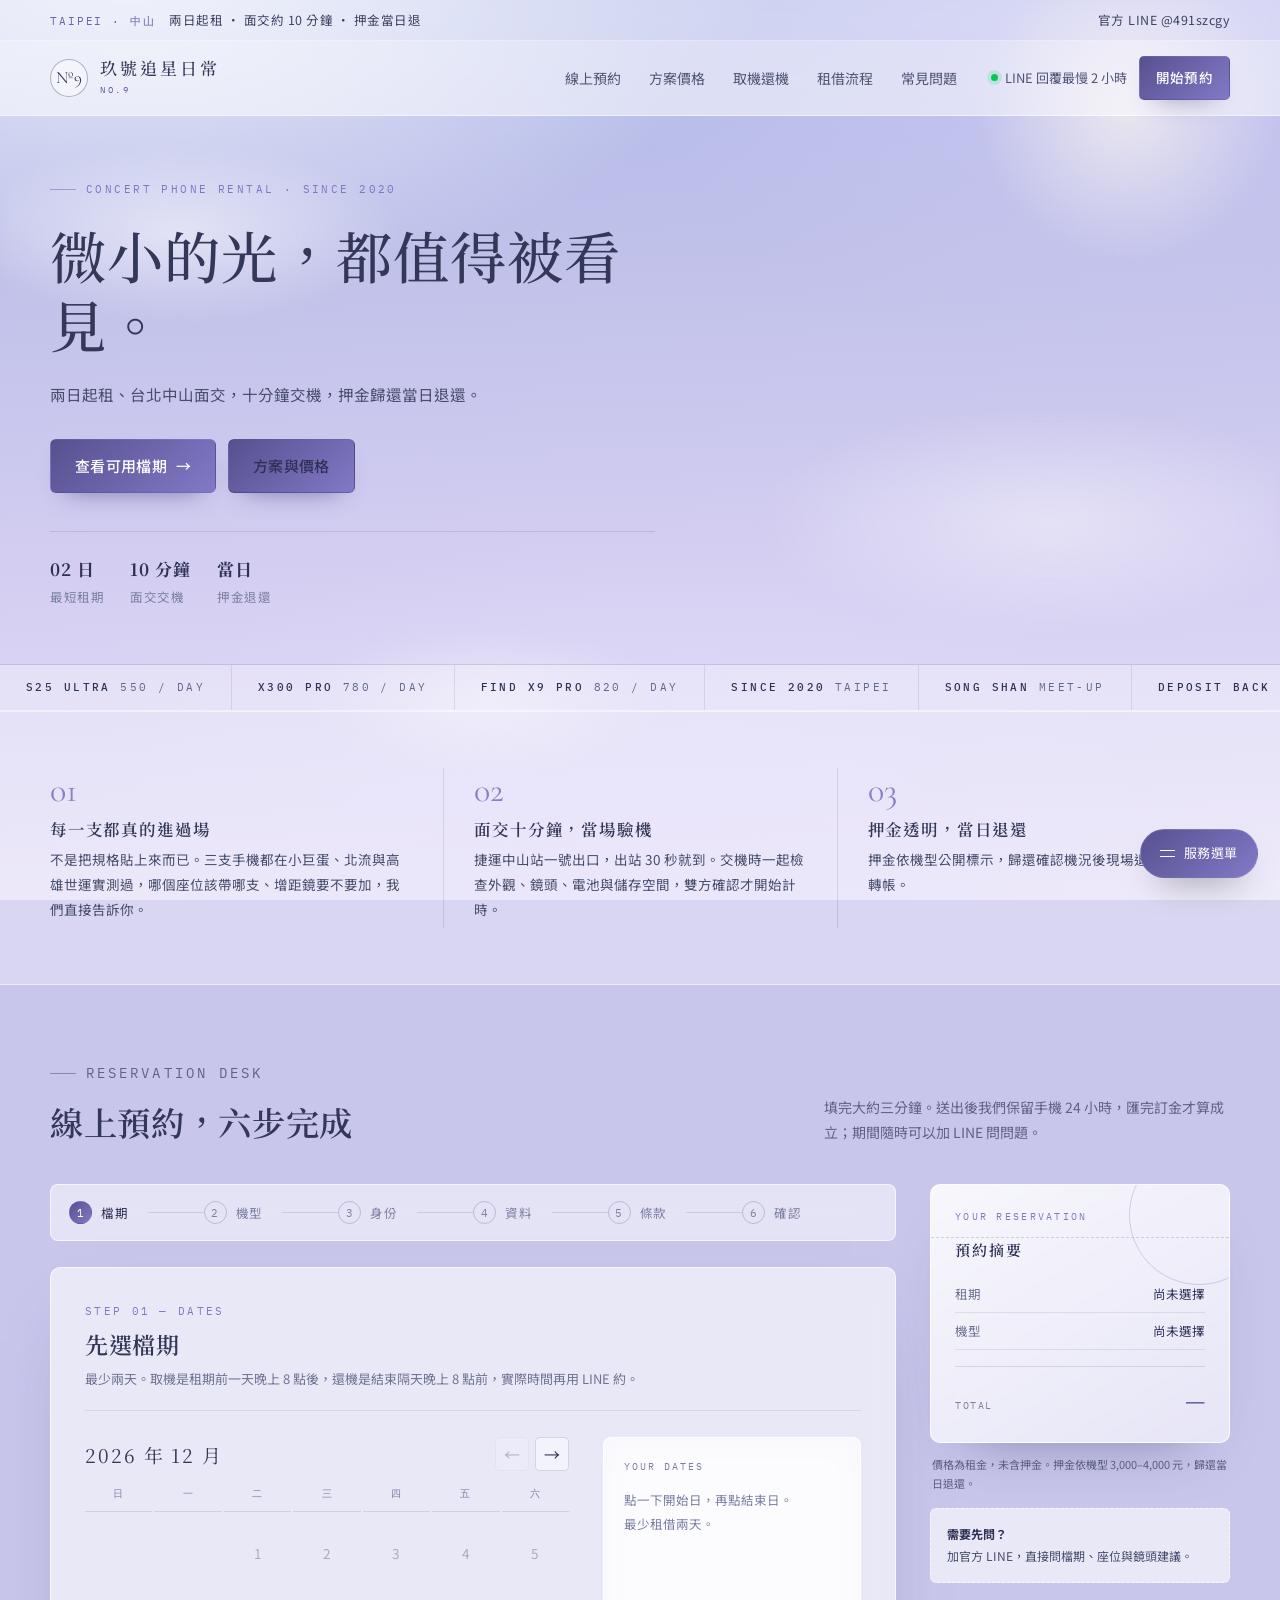
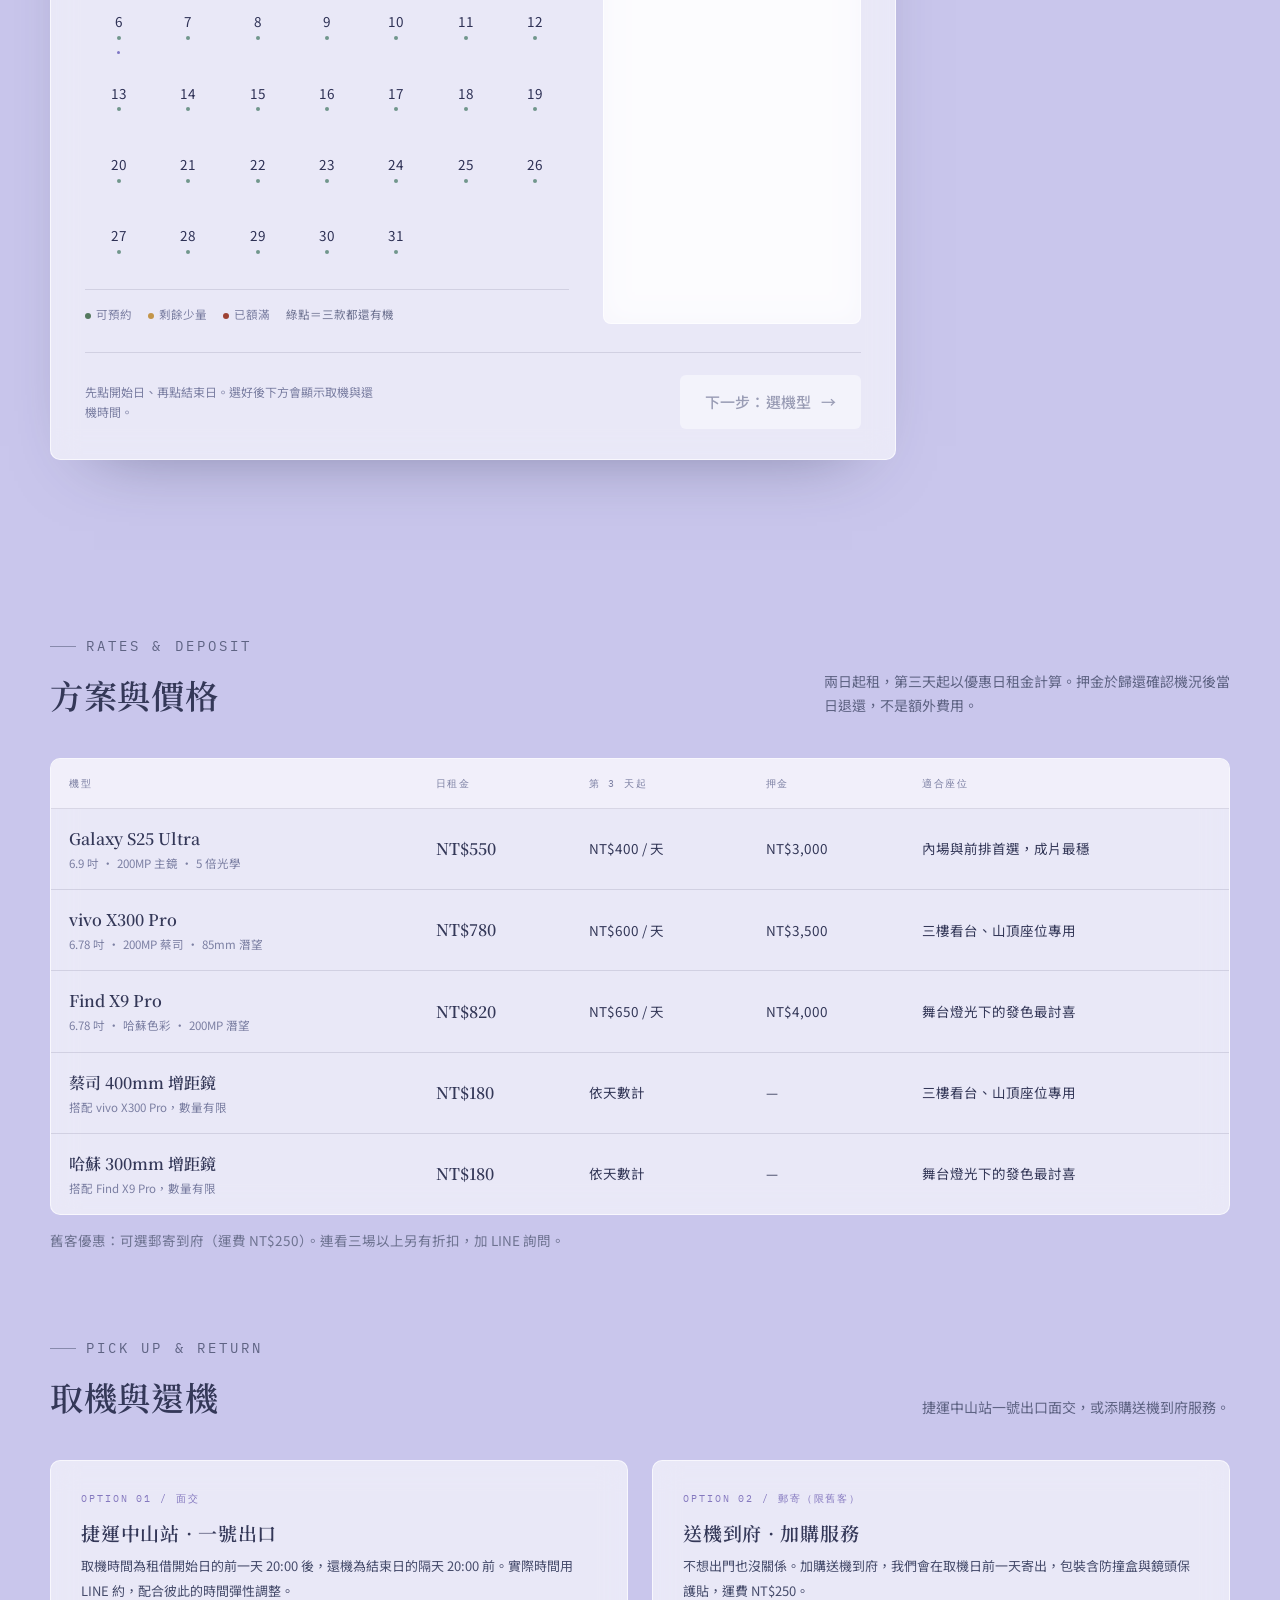
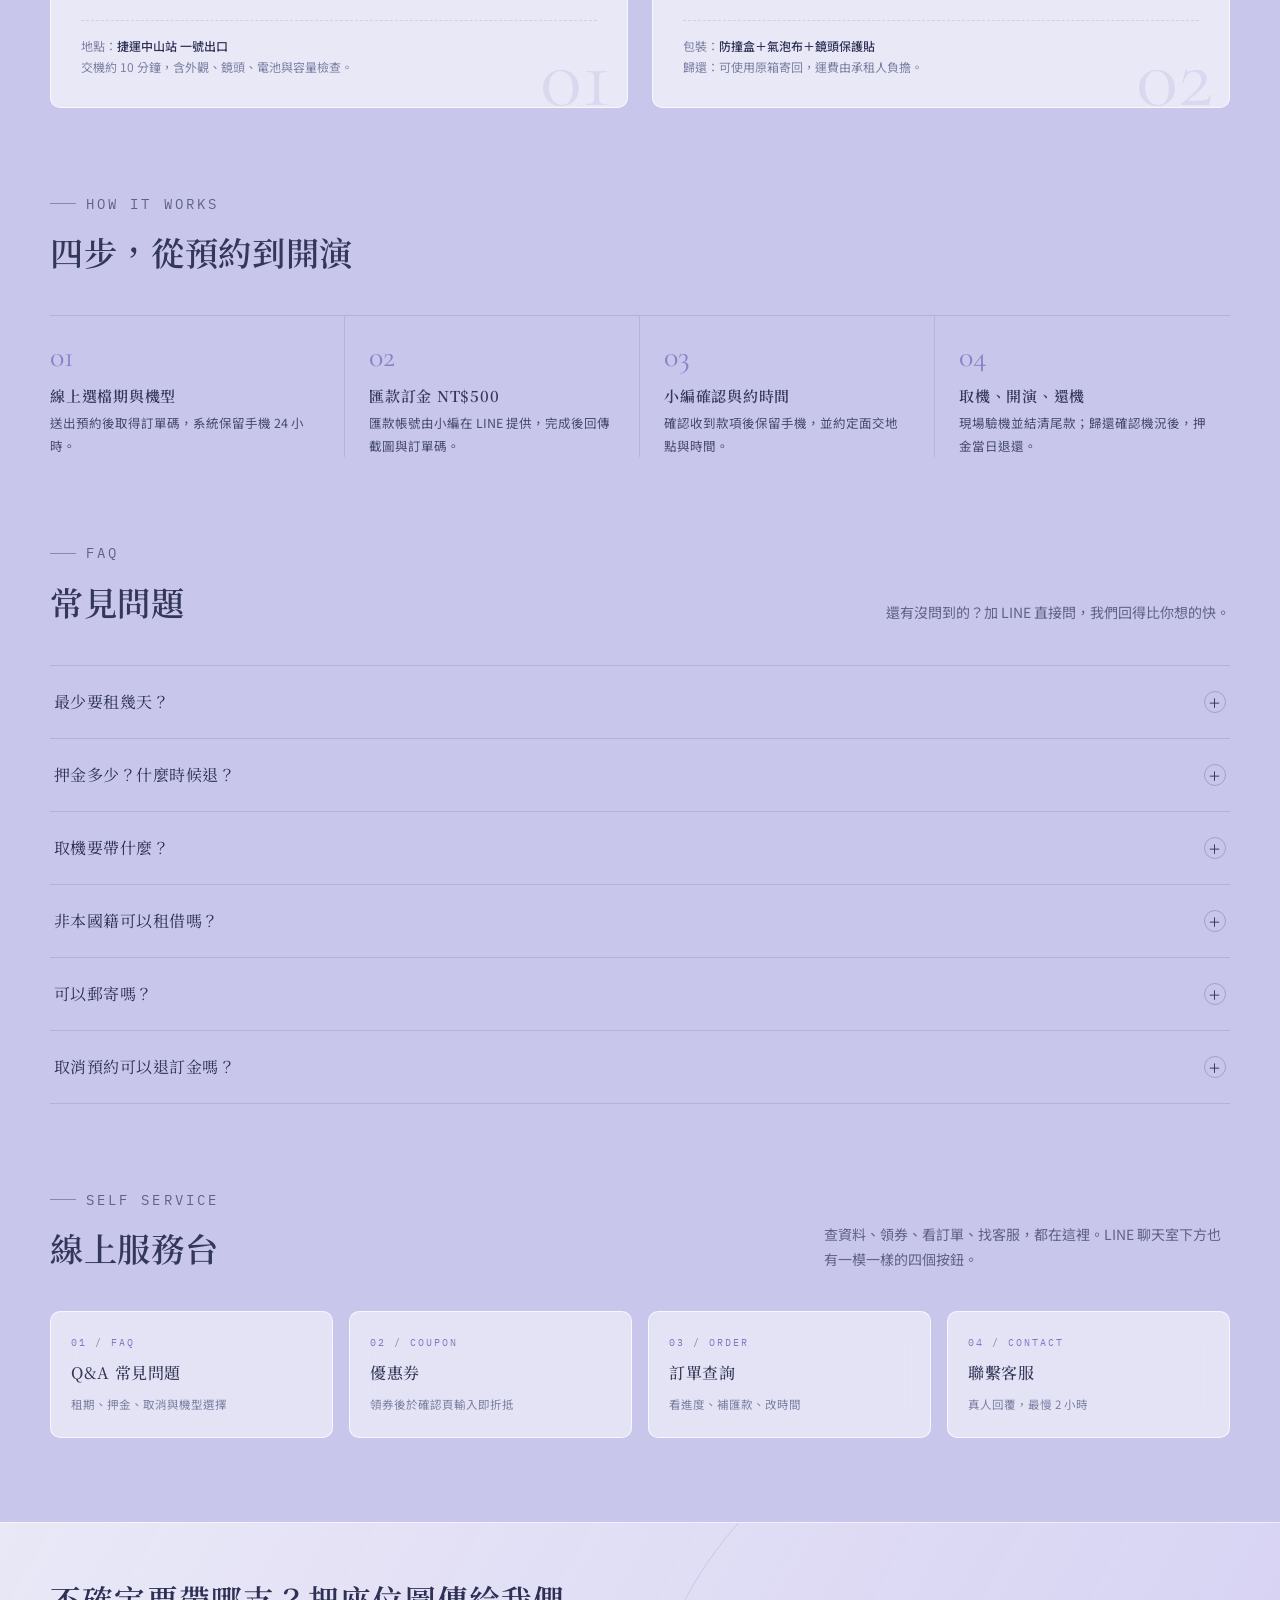
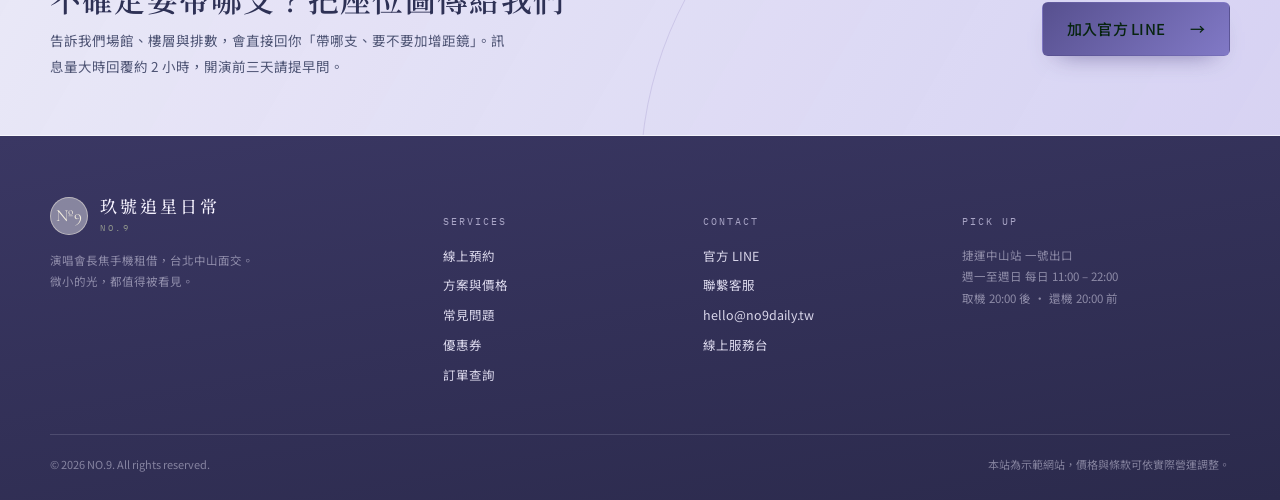
==== commit 74a183a2: "Add files via upload" ====
--- a/index.html
+++ b/index.html
@@ -7,7 +7,7 @@
 <meta name="description" content="玖號追星日常提供演唱會長焦手機租借：Samsung S25 Ultra、vivo X300 Pro、OPPO Find X9 Pro，兩日起租、台北捷運中山站面交、押金當日退。線上選檔期三分鐘完成預約。">
 <meta name="theme-color" content="#13262B">
 <meta property="og:title" content="玖號追星日常 NO.9｜演唱會長焦手機租借">
-<meta property="og:description" content="微小的光，都值得被看見。兩日起租、台北面交、押金當日退。">
+<meta property="og:description" content="微小的光，都值得被看見兩日起租、台北面交、押金當日退。">
 <meta property="og:type" content="website">
 <link rel="preconnect" href="https://fonts.googleapis.com">
 <link rel="preconnect" href="https://fonts.gstatic.com" crossorigin>
@@ -20,7 +20,7 @@
 <div class="topbar">
   <div class="wrap">
     <div><span class="tag">TAIPEI · 中山</span>　兩日起租 · 面交約 10 分鐘 · 押金當日退</div>
-    <div>官方 LINE <a href="#" data-line-link data-line-id>@no9daily</a></div>
+    <div>官方 LINE <a href="#" data-line-link data-line-id>@491szcgy</a></div>
   </div>
 </div>
 
@@ -52,7 +52,7 @@
   <div class="wrap">
     <div>
       <p class="eyebrow" data-c="kicker">CONCERT PHONE RENTAL · SINCE 2020</p>
-      <h1 data-c="heroTitle">微小的光，都值得被看見。</h1>
+      <h1 data-c="heroTitle">微小的光，都值得被看見</h1>
       <p class="lede" data-c="heroLede">兩日起租、台北中山面交，十分鐘交機，押金歸還當日退還。</p>
       <div class="hero-actions">
         <a class="btn" href="#booking">查看可用檔期 <span class="arr">→</span></a>
@@ -64,18 +64,7 @@
         <div><strong>當日</strong>押金退還</div>
       </div>
     </div>
-    <div class="stage" aria-hidden="true">
-      <img class="stage-photo" src="assets/img/hero-sky.jpg" alt="">
-      <div class="stage-shade"></div>
-      <div class="stage-inner">
-        <div class="stage-top"><span class="latin">NO.9 / DAILY</span><span class="no">9</span></div>
-        <div class="stage-bottom">
-          <div class="k">FIELD NOTES — 03</div>
-          <div class="t" data-c="heroQuote">看見每一個小細節</div>
-        </div>
-      </div>
-      <div class="stage-arc"></div><div class="stage-arc b"></div>
-    </div>
+    
   </div>
 </section>
 
@@ -112,7 +101,7 @@
     <div class="sec-head">
       <div>
         <p class="eyebrow">RESERVATION DESK</p>
-        <h2>線上預約，六步完成。</h2>
+        <h2>線上預約，六步完成</h2>
       </div>
       <p>填完大約三分鐘。送出後我們保留手機 24 小時，匯完訂金才算成立；期間隨時可以加 LINE 問問題。</p>
     </div>
@@ -131,7 +120,7 @@
         <div class="panel" data-step="1">
           <div class="panel-head">
             <div class="idx">STEP 01 — DATES</div>
-            <h3>先選檔期。</h3>
+            <h3>先選檔期</h3>
             <p>最少兩天。取機是租期前一天晚上 8 點後，還機是結束隔天晚上 8 點前，實際時間再用 LINE 約。</p>
           </div>
           <div class="panel-body">
@@ -164,7 +153,7 @@
         <div class="panel" data-step="2" hidden>
           <div class="panel-head">
             <div class="idx">STEP 02 — CAMERA</div>
-            <h3>挑一支手機。</h3>
+            <h3>挑一支手機</h3>
             <p>價格已依你的天數算好。第三天起自動換成優惠日租金，不用自己算。</p>
           </div>
           <div class="panel-body">
@@ -205,7 +194,7 @@
         <div class="panel" data-step="4" hidden>
           <div class="panel-head">
             <div class="idx">STEP 04 — CONTACT</div>
-            <h3>留下聯絡方式。</h3>
+            <h3>留下聯絡方式</h3>
             <p>訂單通知與取機提醒會用 LINE 傳給你，Email 用來寄送電子收據。</p>
           </div>
           <div class="panel-body">
@@ -246,7 +235,7 @@
         <div class="panel" data-step="5" hidden>
           <div class="panel-head">
             <div class="idx">STEP 05 — TERMS</div>
-            <h3>看完再按同意。</h3>
+            <h3>看完再按同意</h3>
             <p>條款不長，但每一條都會影響你的押金。建議至少看過取消、損壞與遺失三段。</p>
           </div>
           <div class="panel-body">
@@ -271,7 +260,7 @@
         <div class="panel" data-step="6" hidden>
           <div class="panel-head">
             <div class="idx">STEP 06 — REVIEW</div>
-            <h3>核對預約。</h3>
+            <h3>核對預約</h3>
             <p>送出後會產生訂單碼，請在 24 小時內完成訂金匯款。</p>
           </div>
           <div class="panel-body">
@@ -314,7 +303,7 @@
     <div class="sec-head">
       <div>
         <p class="eyebrow">RATES &amp; DEPOSIT</p>
-        <h2>方案與價格。</h2>
+        <h2>方案與價格</h2>
       </div>
       <p>兩日起租，第三天起以優惠日租金計算。押金於歸還確認機況後當日退還，不是額外費用。</p>
     </div>
@@ -334,7 +323,7 @@
     <div class="sec-head">
       <div>
         <p class="eyebrow">PICK UP &amp; RETURN</p>
-        <h2>取機與還機。</h2>
+        <h2>取機與還機</h2>
       </div>
       <p>捷運中山站一號出口面交，或添購送機到府服務。</p>
     </div>
@@ -363,7 +352,7 @@
     <div class="sec-head">
       <div>
         <p class="eyebrow">HOW IT WORKS</p>
-        <h2>四步，從預約到開演。</h2>
+        <h2>四步，從預約到開演</h2>
       </div>
     </div>
     <ol class="flow">
@@ -381,7 +370,7 @@
     <div class="sec-head">
       <div>
         <p class="eyebrow">FAQ</p>
-        <h2>常見問題。</h2>
+        <h2>常見問題</h2>
       </div>
       <p>還有沒問到的？加 LINE 直接問，我們回得比你想的快。</p>
     </div>
@@ -395,7 +384,7 @@
     <div class="sec-head">
       <div>
         <p class="eyebrow">SELF SERVICE</p>
-        <h2>線上服務台。</h2>
+        <h2>線上服務台</h2>
       </div>
       <p>查資料、領券、看訂單、找客服，都在這裡。LINE 聊天室下方也有一模一樣的四個按鈕。</p>
     </div>
@@ -412,7 +401,7 @@
 <section class="line-band">
   <div class="wrap">
     <div>
-      <h2>不確定要帶哪支？把座位圖傳給我們。</h2>
+      <h2>不確定要帶哪支？把座位圖傳給我們</h2>
       <p>告訴我們場館、樓層與排數，會直接回你「帶哪支、要不要加增距鏡」。訊息量大時回覆約 2 小時，開演前三天請提早問。</p>
     </div>
     <a class="btn btn-line-green" href="#" data-line-link>加入官方 LINE　<span class="arr">→</span></a>
@@ -429,7 +418,7 @@
           <span class="brand-mark" style="border-color:rgba(242,236,223,.5);color:#F2ECDF">Nº9</span>
           <span class="brand-txt"><strong>玖號追星日常</strong><span style="color:#8E948B">NO.9</span></span>
         </div>
-        <p class="foot-note">演唱會長焦手機租借，台北中山面交。<br><span data-c="slogan">微小的光，都值得被看見。</span></p>
+        <p class="foot-note">演唱會長焦手機租借，台北中山面交。<br><span data-c="slogan">微小的光，都值得被看見</span></p>
       </div>
       <div>
         <h5>Services</h5>
@@ -439,7 +428,6 @@
           <li><a href="faq.html">常見問題</a></li>
           <li><a href="coupons.html">優惠券</a></li>
           <li><a href="order.html">訂單查詢</a></li>
-          <li><a href="admin.html">內容管理</a></li>
         </ul>
       </div>
       <div>
@@ -447,7 +435,7 @@
         <ul class="foot-links">
           <li><a href="#" data-line-link>官方 LINE</a></li>
           <li><a href="contact.html">聯繫客服</a></li>
-          <li><a href="mailto:hello@no9daily.tw" data-email>hello@no9daily.tw</a></li>
+          <li><a href="mailto:hello@491szcgy.tw" data-email>hello@491szcgy.tw</a></li>
           <li><a href="index.html#services">線上服務台</a></li>
         </ul>
       </div>
--- a/assets/css/style.css
+++ b/assets/css/style.css
@@ -802,3 +802,59 @@
 .faq-q{color:#2B3150}
 .brand-txt span{color:#6558A6}
 .topbar{color:#3C4260}
+
+/* V3 — 淡藍紫漸層 + 主視覺照片 */
+:root{
+  --paper:#D7D3EE;
+  --paper-soft:#F1EFFA;
+  --ink:#2E3155;
+  --ink-2:#4F5378;
+  --muted:#7B7FA2;
+  --line:rgba(46,49,85,.13);
+  --line-strong:rgba(46,49,85,.26);
+  --accent:#7E76C4;
+  --accent-deep:#5F549F;
+  --accent-soft:#DFD9F6;
+  --gold:#C6B6E4;
+  --danger:#BC7F92;
+  --ok:#71968C;
+}
+body{
+  background:#C9C6EC;
+  background-image:
+    radial-gradient(1100px 600px at 10% -8%, rgba(255,255,255,.85), transparent 60%),
+    radial-gradient(900px 520px at 92% 2%, rgba(206,201,244,.75), transparent 64%),
+    radial-gradient(1000px 680px at 50% 108%, rgba(226,220,250,.9), transparent 66%),
+    linear-gradient(178deg,#AEB9E8 0%,#C2C2EA 32%,#D5CFF2 64%,#E8E3F9 100%);
+  background-attachment:fixed;
+  color:#343858;
+}
+.hero h1 em{color:#5F549F;-webkit-text-fill-color:#5F549F}
+.stage{background:linear-gradient(160deg,#B9C3EA,#D8CFF0);overflow:hidden}
+.stage-photo{position:absolute;inset:0;width:100%;height:100%;object-fit:cover;z-index:0}
+.stage-shade{position:absolute;inset:0;z-index:1;background:linear-gradient(180deg,rgba(72,64,128,.02) 30%,rgba(72,64,128,.38) 100%)}
+.stage-inner{z-index:3}
+.stage-arc{display:none}
+.stage::before,.stage::after{display:none}
+.stage-top{color:rgba(255,255,255,.9);text-shadow:0 1px 12px rgba(58,50,110,.35)}
+.stage-top .latin{color:rgba(255,255,255,.85)}
+.stage-top .no{color:rgba(255,255,255,.5)}
+.stage-bottom{color:#FFFDFB;text-shadow:0 2px 16px rgba(52,44,100,.45)}
+.stage-bottom .k{color:rgba(255,255,255,.8)}
+.stage-bottom .t{color:#FFFFFF}
+.model-art img{width:100%;height:100%;object-fit:cover}
+.brand-mark{background:rgba(255,255,255,.4)}
+.btn{background:linear-gradient(135deg,#57508F,#8179C6)}
+.btn:hover{background:linear-gradient(135deg,#4A4380,#6F66B4)}
+.btn-accent{background:linear-gradient(135deg,#A99BE0,#8C82CC);color:#fff}
+.ticket{background:linear-gradient(150deg,rgba(255,255,255,.86),rgba(255,255,255,.55))}
+.line-band{background:linear-gradient(120deg,rgba(255,255,255,.6),rgba(226,221,248,.55))}
+.qm-btn{background:linear-gradient(135deg,#57508F,#8179C6)}
+.toast{background:linear-gradient(135deg,#464073,#6A60AC)}
+.site-footer{background:linear-gradient(170deg,#3A3763,#2B2A4C)}
+.day.range-start,.day.range-end{background:linear-gradient(135deg,#57508F,#8179C6)}
+.step.active .b{background:linear-gradient(135deg,#57508F,#8179C6)}
+.seg button.on{background:linear-gradient(135deg,#57508F,#8179C6)}
+.ticket .foot b{color:#5F549F}
+.coupon .off{color:#5F549F}
+.model.sel .pick{background:linear-gradient(135deg,#57508F,#8179C6)}
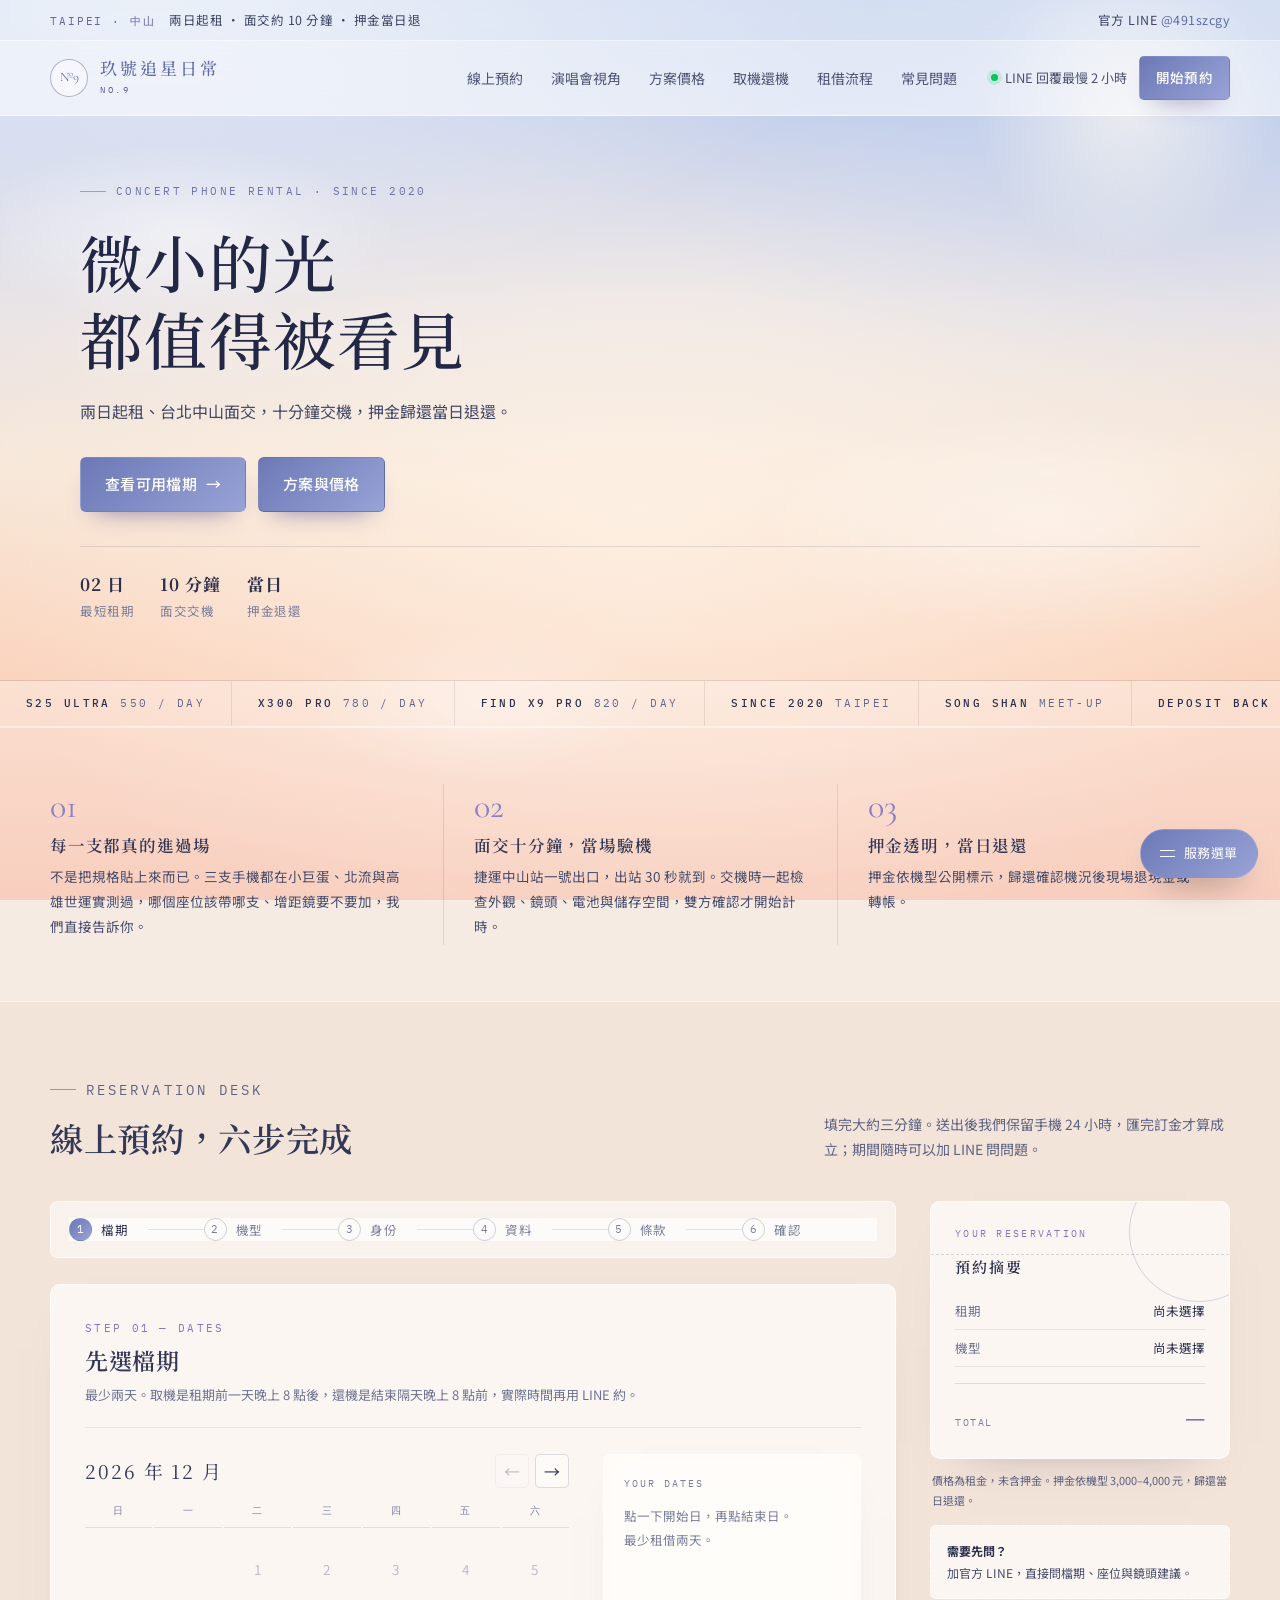
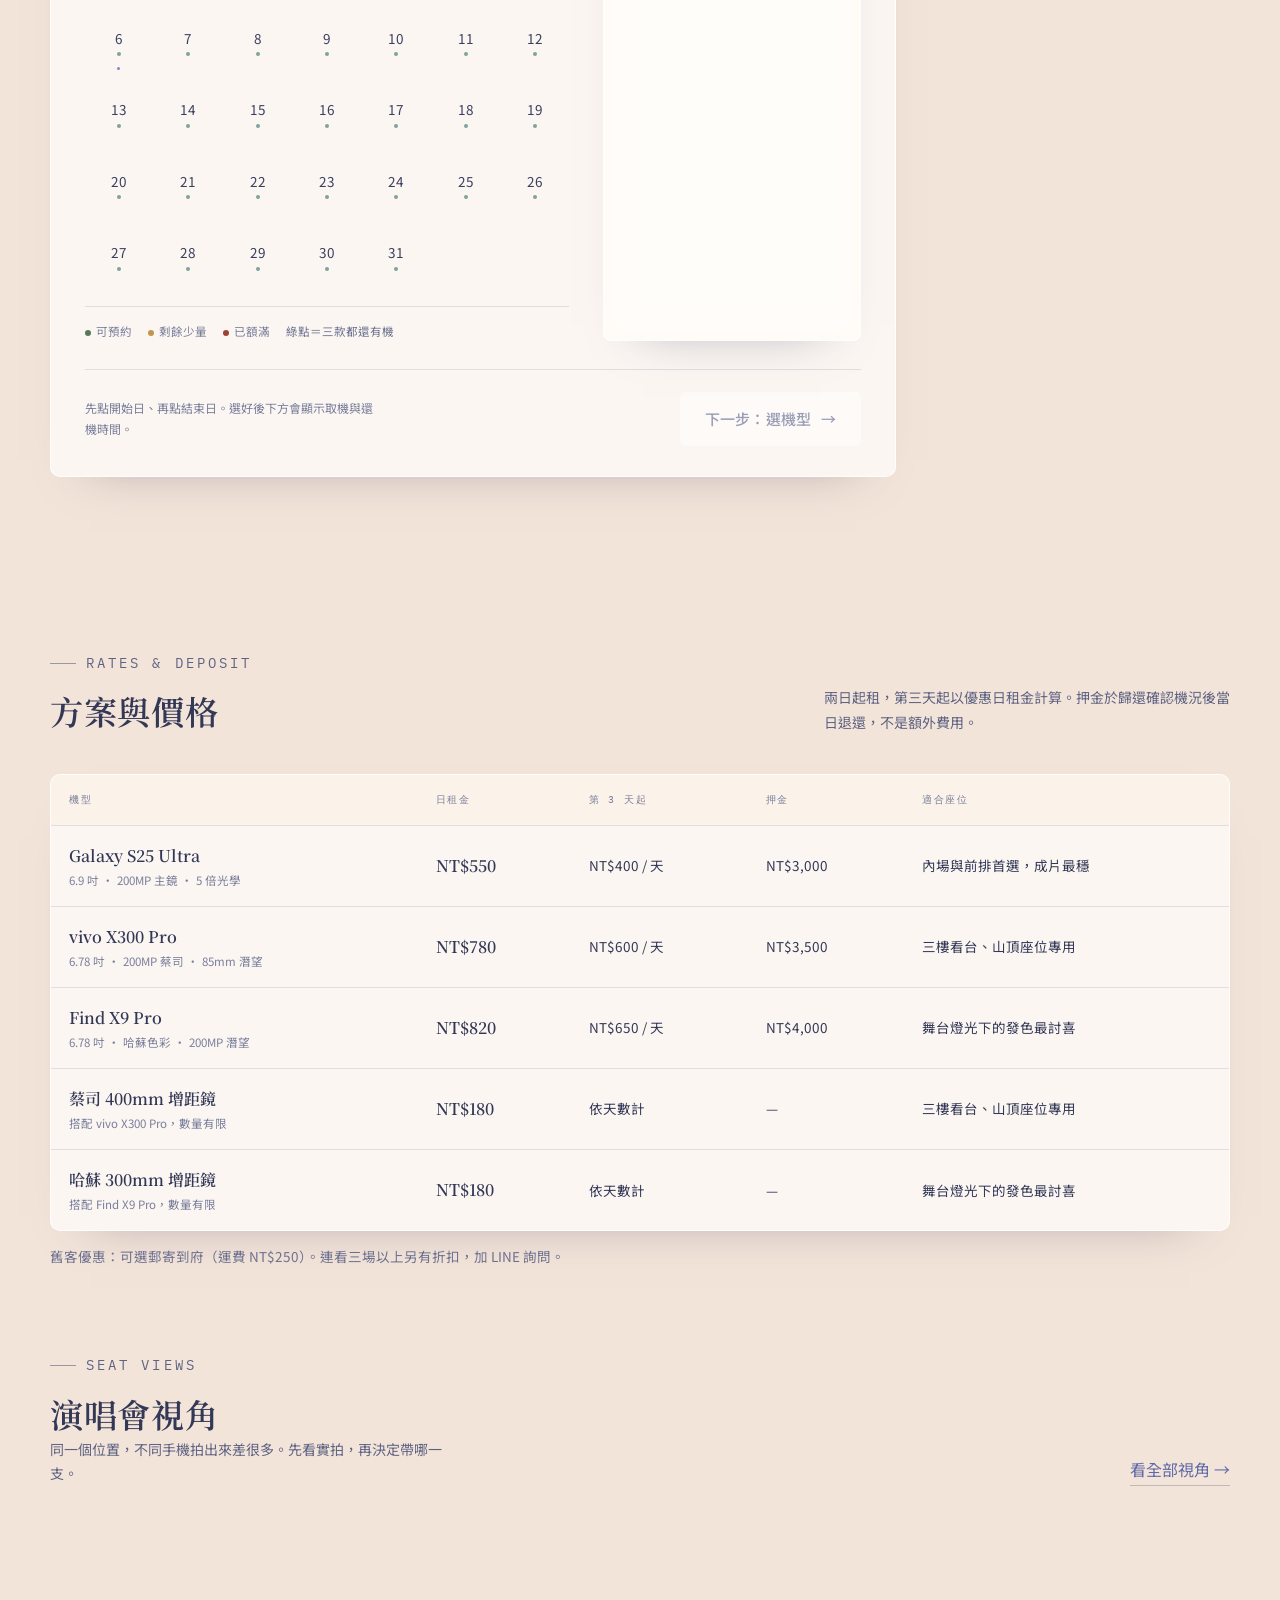
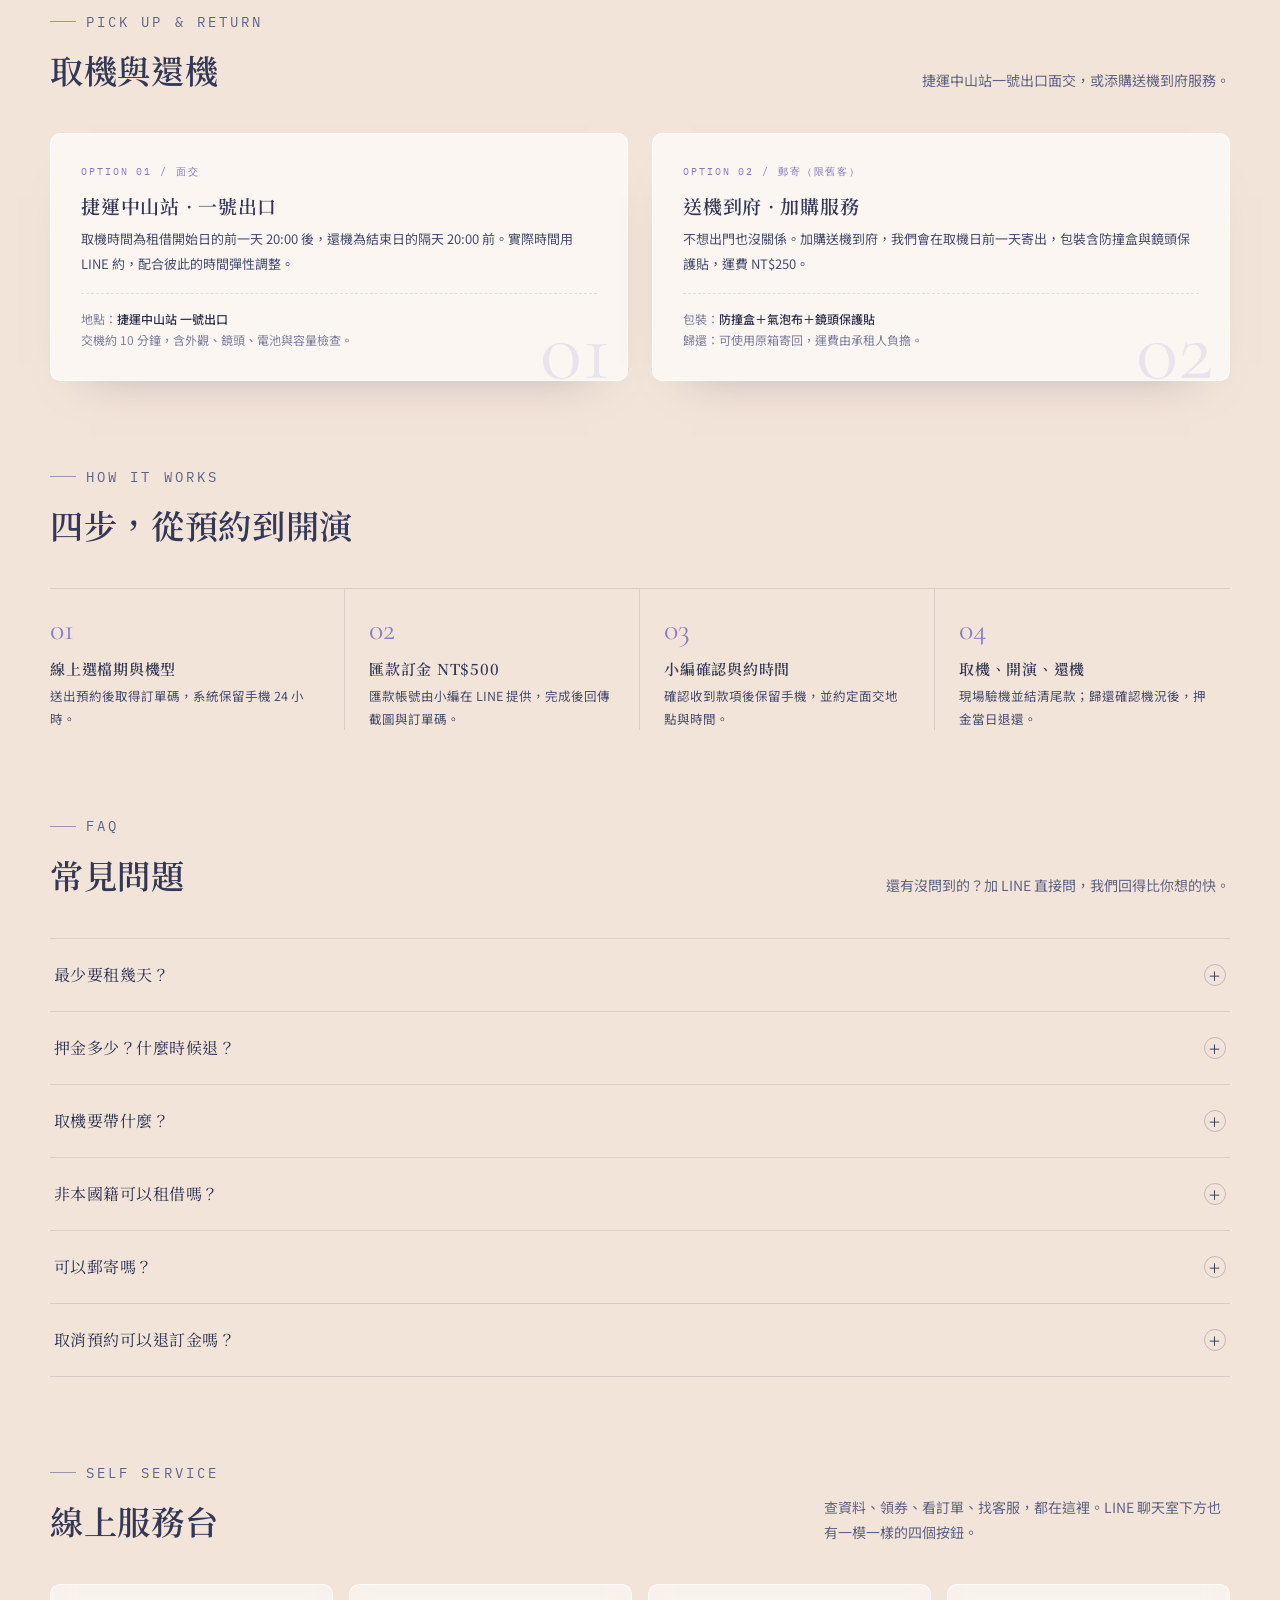
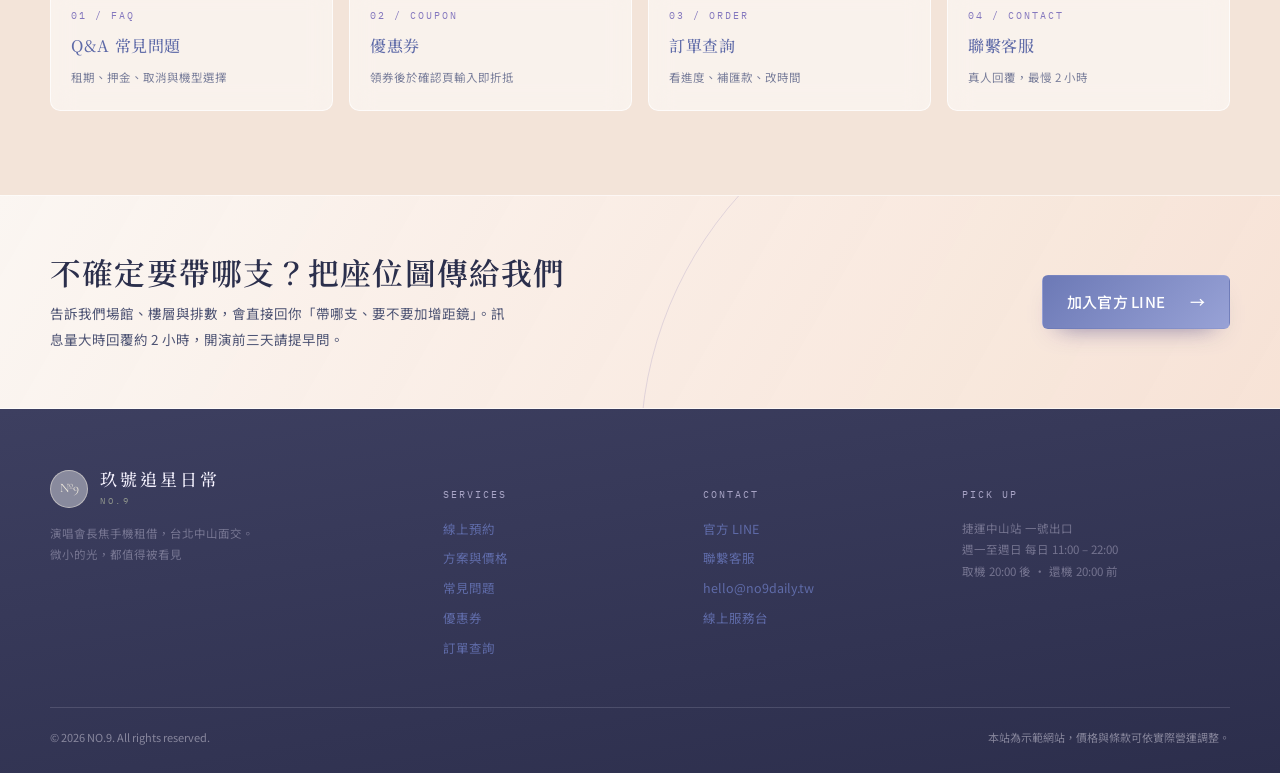
==== commit ceac2278: "Add files via upload" ====
--- a/index.html
+++ b/index.html
@@ -32,6 +32,7 @@
     </a>
     <nav class="nav" aria-label="主選單">
       <a href="#booking">線上預約</a>
+      <a href="views.html">演唱會視角</a>
       <a href="#plans">方案價格</a>
       <a href="#handover">取機還機</a>
       <a href="#flow">租借流程</a>
@@ -318,6 +319,20 @@
 </section>
 
 <!-- HANDOVER -->
+<section class="sec" id="seatviews" style="padding-top:0">
+  <div class="wrap">
+    <div class="sec-head">
+      <div>
+        <p class="eyebrow">SEAT VIEWS</p>
+        <h2>演唱會視角</h2>
+        <p>同一個位置，不同手機拍出來差很多。先看實拍，再決定帶哪一支。</p>
+      </div>
+      <a class="link-u" href="views.html">看全部視角 →</a>
+    </div>
+    <div class="view-grid" data-views="3"></div>
+  </div>
+</section>
+
 <section class="sec" id="handover" style="padding-top:0">
   <div class="wrap">
     <div class="sec-head">
--- a/assets/css/style.css
+++ b/assets/css/style.css
@@ -858,3 +858,108 @@
 .ticket .foot b{color:#5F549F}
 .coupon .off{color:#5F549F}
 .model.sel .pick{background:linear-gradient(135deg,#57508F,#8179C6)}
+
+/* =========================================================
+   V4 — 日落天空配色（藍紫 → 奶油 → 蜜桃）
+   ========================================================= */
+:root{
+  --paper:#EDE6EA;
+  --paper-soft:#FBF2EA;
+  --ink:#2B2F4C;
+  --ink-2:#4C5170;
+  --muted:#7A7F9B;
+  --line:rgba(43,47,76,.12);
+  --line-strong:rgba(43,47,76,.24);
+  --accent:#7C87C6;
+  --accent-deep:#5F6BA8;
+  --accent-soft:#E2E3F5;
+  --gold:#D89B7C;
+  --danger:#C97F79;
+  --ok:#7FA39A;
+}
+body{
+  background:#F3E4D9;
+  background-image:
+    radial-gradient(1200px 640px at 12% -10%, rgba(255,255,255,.75), transparent 62%),
+    radial-gradient(900px 520px at 88% 4%, rgba(198,212,240,.65), transparent 66%),
+    radial-gradient(1000px 620px at 50% 58%, rgba(255,244,232,.7), transparent 70%),
+    linear-gradient(180deg,#AEC2E6 0%,#C9D2EA 16%,#E9E4E6 34%,#F7E7D8 52%,#FAD6C0 72%,#F5BCA6 100%);
+  background-attachment:fixed;
+  color:#333856;
+}
+.topbar{background:rgba(255,255,255,.4);color:#3E4463;border-bottom:1px solid rgba(255,255,255,.55)}
+.site-header{background:rgba(255,255,255,.55);border-bottom:1px solid rgba(255,255,255,.6)}
+.hero h1{white-space:pre-line;color:#232746;text-shadow:0 2px 26px rgba(255,255,255,.35)}
+.hero h1 em{color:#5F6BA8;-webkit-text-fill-color:#5F6BA8}
+.hero .lede{color:#414766}
+.stage-photo{filter:saturate(1.02) brightness(1.04) sepia(.06)}
+.stage-shade{background:linear-gradient(180deg,rgba(60,63,104,.02) 30%,rgba(96,72,96,.34) 100%)}
+.stage-top{color:rgba(255,255,255,.92)}
+.stage-bottom .t{color:#fff}
+.panel,.cal-side,.hand-card,.price-wrap,.lookup,.order-card,.coupon,.notice,.ticket,.step,.model,.page-body .card{
+  background:rgba(255,255,255,.66);
+  border-color:rgba(255,255,255,.8);
+  box-shadow:0 24px 48px -40px rgba(64,58,88,.5);
+}
+.cal-side{background:rgba(255,252,248,.72)}
+.btn{background:linear-gradient(135deg,#6C79B6,#98A2D6);color:#fff}
+.btn:hover{background:linear-gradient(135deg,#5C69A6,#8590C8)}
+.btn-accent{background:linear-gradient(135deg,#E9AB92,#D98C74);color:#fff}
+.btn-outline{border-color:rgba(43,47,76,.24);color:#3B405E}
+.qm-btn{background:linear-gradient(135deg,#6C79B6,#98A2D6);color:#fff}
+.qm-btn:hover{background:linear-gradient(135deg,#5C69A6,#8590C8)}
+.qm-panel .go{background:linear-gradient(135deg,#6C79B6,#98A2D6);color:#fff}
+.toast{background:linear-gradient(135deg,#4C527D,#6E77AE);color:#FBF8FF}
+.total-box{background:linear-gradient(135deg,#6C79B6,#8E9ACE);color:#FBF9FF}
+.day.range-start,.day.range-end,.day.sel{background:linear-gradient(135deg,#6C79B6,#98A2D6);color:#fff}
+.day.range-start .num,.day.range-end .num{color:#fff}
+.step.active .b{background:linear-gradient(135deg,#6C79B6,#98A2D6)}
+.seg button.on{background:linear-gradient(135deg,#6C79B6,#98A2D6);color:#fff}
+.model.sel .pick{background:linear-gradient(135deg,#6C79B6,#98A2D6);border-color:transparent;color:#fff}
+.faq-item.open .pm{background:linear-gradient(135deg,#6C79B6,#98A2D6);border-color:transparent;color:#fff}
+.line-band{background:linear-gradient(120deg,rgba(255,255,255,.66),rgba(250,226,212,.6))}
+.site-footer{background:linear-gradient(170deg,#3D3F60,#2C2E4C);color:#DCD8E6}
+.site-footer .foot-note{color:#A9A6BF}
+.model-art{background:linear-gradient(158deg,#C6CDE8,#F2D8CB)}
+.model-art img{filter:saturate(1.02)}
+.ticket .foot b,.coupon .off,.hero .kicker,.plans .price b{color:#5F6BA8}
+.page-hero{background:linear-gradient(180deg,rgba(255,255,255,.5),rgba(255,255,255,0))}
+.eyebrow,.kicker{color:#6C74A8}
+a{color:#5F6BA8}
+input,textarea,select{background:rgba(255,255,255,.78)}
+::selection{background:#F3C4AE;color:#2B2F4C}
+
+/* V4.1 — 主視覺暖化、日曆對比 */
+.stage-photo{filter:sepia(.18) hue-rotate(-16deg) saturate(.92) brightness(1.06)}
+.stage-shade{background:linear-gradient(180deg,rgba(70,66,104,.02) 34%,rgba(120,86,90,.32) 100%)}
+.day{color:#3A3F5E}
+.day .num{color:#3A3F5E}
+.day.past .num{color:#BFBCCB}
+.day.full .num{color:#B48A80}
+.cal-dow{color:#7A80A0}
+@media(max-width:720px){.topbar .wrap>div:first-child{font-size:10px}}
+
+
+/* V4.2 — 主視覺文字對比、FAQ 版面 */
+.stage-top{display:none}
+.stage-shade{background:linear-gradient(180deg,rgba(70,66,104,0) 38%,rgba(104,78,96,.26) 100%)}
+.stage-bottom{color:#2F2B44}
+.stage-bottom .k{color:rgba(47,43,68,.68);opacity:1}
+.stage-bottom .t{color:#2A2740;text-shadow:0 1px 14px rgba(255,255,255,.5)}
+.stage-bottom{text-shadow:0 1px 14px rgba(255,255,255,.45)}
+
+.stage-inner{justify-content:flex-end;padding-bottom:36px}
+@media(max-width:720px){.stage-inner{padding-bottom:22px}}
+
+/* V5 — 首頁主視覺照片移除，改為單欄文字版型 */
+.hero{padding:66px 0 58px}
+.hero .wrap{grid-template-columns:minmax(0,1fr);gap:0;max-width:1120px}
+.hero h1{font-size:clamp(38px,4.9vw,64px);max-width:15em}
+.hero .lede{max-width:36em;font-size:16px}
+.hero-meta{margin-top:34px}
+@media(max-width:720px){
+  .hero{padding:40px 0 34px}
+  .hero h1{font-size:34px}
+  .hero .lede{font-size:14.5px}
+}
+.brand-mark{font-size:13px;letter-spacing:0;line-height:1}
